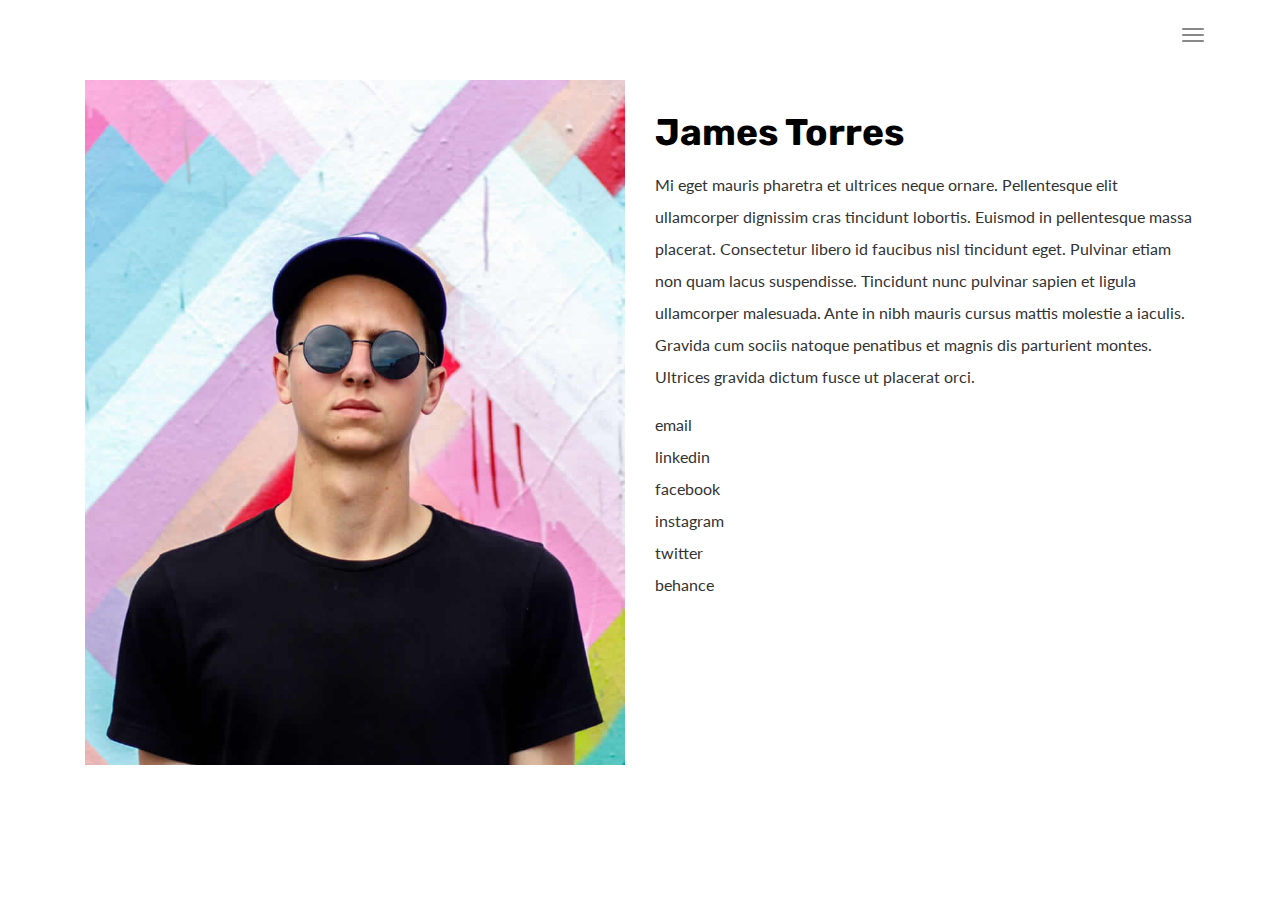
==== about.html @ 3bcc0e40 "first draft" ====
<!DOCTYPE html>
<html lang="en">

<head>
  <meta charset="UTF-8">
  <meta content="IE=edge" http-equiv="X-UA-Compatible">
  <meta content="width=device-width,initial-scale=1" name="viewport">
  <meta content="description" name="description">
  <meta name="google" content="notranslate" />
  <meta content="Mashup templates have been developped by Orson.io team" name="author">

  <!-- Disable tap highlight on IE -->
  <meta name="msapplication-tap-highlight" content="no">
  
  <link rel="apple-touch-icon" sizes="180x180" href="./assets/apple-icon-180x180.png">
  <link href="./assets/favicon.ico" rel="icon">
  
  <title>Title page</title>  

<link href="./main.3da94fde.css" rel="stylesheet"></head>

<body>

<!-- Add your content of header -->

<header>
  <nav class="navbar navbar-fixed-top navbar-default">
    <div class="container">
        <button type="button" class="navbar-toggle">
          <span class="sr-only">Toggle navigation</span>
          <span class="icon-bar"></span>
          <span class="icon-bar"></span>
          <span class="icon-bar"></span>
        </button>
        
      <nav class="navbar-fullscreen" id="navbar-middle">
        <button type="button" class="close" aria-label="Close"><span aria-hidden="true">&times;</span></button>
        <ul class="navbar-fullscreen-links">
          <li><a href="./index.html" title="">Home</a></li>
          <li><a href="./project.html" title="">Project</a></li>
          <li><a href="./about.html" title="">About me</a></li>
          <li><a href="./components.html" title="">Components</a></li>
        </ul>

        <div class="footer-container">
           
          <p><small>© Untitled | Website created with <a href="http://www.mashup-template.com/" title="Create website with free html template">Mashup Template</a>/<a href="https://www.unsplash.com/" title="Beautiful Free Images">Unsplash</a></small></p>
          <p class="footer-share-icons">
              <a href="https://www.twitter.com" class="fa-icon" title="">
                  <i class="fa fa-twitter" aria-hidden="true"></i>
              </a>
              <a href="https://www.linkedin.com" class="fa-icon" title="">
                  <i class="fa fa-instagram" aria-hidden="true"></i>
              </a>
              <a href="https://www.behance.com" class="fa-icon" title="">
                  <i class="fa fa-behance" aria-hidden="true"></i>
              </a>
              <a href="https://www.vimeo.com" class="fa-icon" title="">
                  <i class="fa fa-vimeo" aria-hidden="true"></i>
              </a>
          </p>
                       
        </div>


      </nav> 
    
    </div>
  </nav>
</header>
<div class="section-container content-container">
    <div class="container">
        <div class="row">
            <div class="col-xs-12">
                <div class="col-md-6">
                    <img src="./assets/images/img-profil.jpg" class="img-responsive" alt=""> 
                </div>
                <div class="col-md-6">
                    <h1 class="h2">James Torres</h1>
                    <p>Mi eget mauris pharetra et ultrices neque ornare. Pellentesque elit ullamcorper dignissim cras tincidunt
                        lobortis. Euismod in pellentesque massa placerat. Consectetur libero id faucibus nisl tincidunt eget.
                        Pulvinar etiam non quam lacus suspendisse. Tincidunt nunc pulvinar sapien et ligula ullamcorper malesuada.
                        Ante in nibh mauris cursus mattis molestie a iaculis. Gravida cum sociis natoque penatibus et magnis
                        dis parturient montes. Ultrices gravida dictum fusce ut placerat orci.</p>

                    <ul class="list-unstyled">
                        <li>
                            <a href="mailto:myemail@myemail.com" title="" class="link-like-text">email</a>
                        </li>
                        <li>
                            <a href="https://www.linkedin.com/" title="" class="link-like-text">linkedin</a>
                        </li>
                        <li>
                            <a href="https://www.facebook.com/" title="" class="link-like-text">facebook</a>
                        </li>
                        <li>
                            <a href="https://www.instagram.com/" title="" class="link-like-text">instagram</a>
                        </li>
                        <li>
                            <a href="https://twitter.com/" title="" class="link-like-text">twitter</a>
                        </li>
                        <li>
                            <a href="https://www.behance.net" title="" class="link-like-text">behance</a>
                        </li>
                    </ul>
                </div>
            </div>
        </div>
    </div>
</div>




<script>
    document.addEventListener("DOMContentLoaded", function (event) {
      navbarToggleSidebar();
      closeMenuBeforeGoingToPage();
      navActivePage();
    });
</script>
 <script type="text/javascript" src="./main.4c6e144e.js"></script></body>

</html>
---- main.3da94fde.css ----
@import url(https://fonts.googleapis.com/css?family=Lato:300,700|Rubik:400,700);@import url(https://maxcdn.bootstrapcdn.com/font-awesome/4.7.0/css/font-awesome.min.css);/*!
 * Bootstrap v3.3.7 (http://getbootstrap.com)
 * Copyright 2011-2016 Twitter, Inc.
 * Licensed under MIT (https://github.com/twbs/bootstrap/blob/master/LICENSE)
 */
/*! normalize.css v3.0.3 | MIT License | github.com/necolas/normalize.css */html{font-family:sans-serif;-ms-text-size-adjust:100%;-webkit-text-size-adjust:100%}body{margin:0}article,aside,details,figcaption,figure,footer,header,hgroup,main,menu,nav,section,summary{display:block}audio,canvas,progress,video{display:inline-block;vertical-align:baseline}audio:not([controls]){display:none;height:0}[hidden],template{display:none}a{background-color:transparent}a:active,a:hover{outline:0}abbr[title]{border-bottom:1px dotted}b,strong{font-weight:700}dfn{font-style:italic}h1{font-size:2em;margin:.67em 0}mark{background:#ff0;color:#000}small{font-size:80%}sub,sup{font-size:75%;line-height:0;position:relative;vertical-align:baseline}sup{top:-.5em}sub{bottom:-.25em}img{border:0}svg:not(:root){overflow:hidden}figure{margin:1em 40px}hr{box-sizing:content-box;height:0}pre{overflow:auto}code,kbd,pre,samp{font-family:monospace,monospace;font-size:1em}button,input,optgroup,select,textarea{color:inherit;font:inherit;margin:0}button{overflow:visible}button,select{text-transform:none}button,html input[type=button],input[type=reset],input[type=submit]{-webkit-appearance:button;cursor:pointer}button[disabled],html input[disabled]{cursor:default}button::-moz-focus-inner,input::-moz-focus-inner{border:0;padding:0}input{line-height:normal}input[type=checkbox],input[type=radio]{box-sizing:border-box;padding:0}input[type=number]::-webkit-inner-spin-button,input[type=number]::-webkit-outer-spin-button{height:auto}input[type=search]{-webkit-appearance:textfield;box-sizing:content-box}input[type=search]::-webkit-search-cancel-button,input[type=search]::-webkit-search-decoration{-webkit-appearance:none}fieldset{border:1px solid silver;margin:0 2px;padding:.35em .625em .75em}textarea{overflow:auto}optgroup{font-weight:700}table{border-collapse:collapse;border-spacing:0}td,th{padding:0}

/*! Source: https://github.com/h5bp/html5-boilerplate/blob/master/src/css/main.css */@media print{*,:after,:before{background:transparent!important;color:#000!important;box-shadow:none!important;text-shadow:none!important}a,a:visited{text-decoration:underline}a[href]:after{content:" (" attr(href) ")"}abbr[title]:after{content:" (" attr(title) ")"}a[href^="#"]:after,a[href^="javascript:"]:after{content:""}blockquote,pre{border:1px solid #999;page-break-inside:avoid}thead{display:table-header-group}img,tr{page-break-inside:avoid}img{max-width:100%!important}h2,h3,p{orphans:3;widows:3}h2,h3{page-break-after:avoid}.navbar{display:none}.btn>.caret,.dropup>.btn>.caret{border-top-color:#000!important}.label{border:1px solid #000}.table{border-collapse:collapse!important}.table td,.table th{background-color:#fff!important}.table-bordered td,.table-bordered th{border:1px solid #ddd!important}}*,:after,:before{-webkit-box-sizing:border-box;-moz-box-sizing:border-box;box-sizing:border-box}html{font-size:10px;-webkit-tap-highlight-color:transparent}body{font-family:Lato,Helvetica,Arial,sans-serif;font-size:16px;line-height:2;color:#333;background-color:#fff}button,input,select,textarea{font-family:inherit;font-size:inherit;line-height:inherit}a{color:#333;text-decoration:none}a:focus,a:hover{color:#0d0d0d;text-decoration:underline}a:focus{outline:5px auto -webkit-focus-ring-color;outline-offset:-2px}figure{margin:0}img{vertical-align:middle}.img-responsive{display:block;max-width:100%;height:auto}.img-rounded{border-radius:0}.img-thumbnail{padding:4px;line-height:2;background-color:#fff;border:1px solid #ddd;border-radius:0;-webkit-transition:all .2s ease-in-out;-o-transition:all .2s ease-in-out;transition:all .2s ease-in-out;display:inline-block;max-width:100%;height:auto}.img-circle{border-radius:50%}hr{margin-top:32px;margin-bottom:32px;border:0;border-top:1px solid #eee}.sr-only{position:absolute;width:1px;height:1px;margin:-1px;padding:0;overflow:hidden;clip:rect(0,0,0,0);border:0}.sr-only-focusable:active,.sr-only-focusable:focus{position:static;width:auto;height:auto;margin:0;overflow:visible;clip:auto}[role=button]{cursor:pointer}.h1,.h2,.h3,.h4,.h5,.h6,h1,h2,h3,h4,h5,h6{font-family:Rubik,Helvetica,Arial,sans-serif;font-weight:700;line-height:1.1;color:#000}.h1 .small,.h1 small,.h2 .small,.h2 small,.h3 .small,.h3 small,.h4 .small,.h4 small,.h5 .small,.h5 small,.h6 .small,.h6 small,h1 .small,h1 small,h2 .small,h2 small,h3 .small,h3 small,h4 .small,h4 small,h5 .small,h5 small,h6 .small,h6 small{font-weight:400;line-height:1;color:#777}.h1,.h2,.h3,h1,h2,h3{margin-top:32px;margin-bottom:16px}.h1 .small,.h1 small,.h2 .small,.h2 small,.h3 .small,.h3 small,h1 .small,h1 small,h2 .small,h2 small,h3 .small,h3 small{font-size:65%}.h4,.h5,.h6,h4,h5,h6{margin-top:16px;margin-bottom:16px}.h4 .small,.h4 small,.h5 .small,.h5 small,.h6 .small,.h6 small,h4 .small,h4 small,h5 .small,h5 small,h6 .small,h6 small{font-size:75%}.h1,h1{font-size:50px}.h2,h2{font-size:37px}.h3,h3{font-size:29px}.h4,h4{font-size:22px}.h5,h5{font-size:16px}.h6,h6{font-size:14px}p{margin:0 0 16px}.lead{margin-bottom:32px;font-size:18px;font-weight:300;line-height:1.4}@media (min-width:768px){.lead{font-size:24px}}.small,small{font-size:87%}.mark,mark{background-color:#fcf8e3;padding:.2em}.text-left{text-align:left}.text-right{text-align:right}.text-center{text-align:center}.text-justify{text-align:justify}.text-nowrap{white-space:nowrap}.text-lowercase{text-transform:lowercase}.initialism,.text-uppercase{text-transform:uppercase}.text-capitalize{text-transform:capitalize}.text-muted{color:#777}.text-primary{color:#333}a.text-primary:focus,a.text-primary:hover{color:#1a1a1a}.text-success{color:#fff}a.text-success:focus,a.text-success:hover{color:#e6e6e6}.text-info{color:#31708f}a.text-info:focus,a.text-info:hover{color:#245269}.text-warning{color:#8a6d3b}a.text-warning:focus,a.text-warning:hover{color:#66512c}.text-danger{color:#fff}a.text-danger:focus,a.text-danger:hover{color:#e6e6e6}.bg-primary{color:#fff;background-color:#333}a.bg-primary:focus,a.bg-primary:hover{background-color:#1a1a1a}.bg-success{background-color:#684ad7}a.bg-success:focus,a.bg-success:hover{background-color:#4b2bc3}.bg-info{background-color:#d9edf7}a.bg-info:focus,a.bg-info:hover{background-color:#afd9ee}.bg-warning{background-color:#fcf8e3}a.bg-warning:focus,a.bg-warning:hover{background-color:#f7ecb5}.bg-danger{background-color:#d9534f}a.bg-danger:focus,a.bg-danger:hover{background-color:#c9302c}.page-header{padding-bottom:15px;margin:64px 0 32px;border-bottom:1px solid #eee}ol,ul{margin-top:0;margin-bottom:16px}ol ol,ol ul,ul ol,ul ul{margin-bottom:0}.list-inline,.list-unstyled{padding-left:0;list-style:none}.list-inline{margin-left:-5px}.list-inline>li{display:inline-block;padding-left:5px;padding-right:5px}dl{margin-top:0;margin-bottom:32px}dd,dt{line-height:2}dt{font-weight:700}dd{margin-left:0}.dl-horizontal dd:after,.dl-horizontal dd:before{content:" ";display:table}.dl-horizontal dd:after{clear:both}@media (min-width:768px){.dl-horizontal dt{float:left;width:160px;clear:left;text-align:right;overflow:hidden;text-overflow:ellipsis;white-space:nowrap}.dl-horizontal dd{margin-left:180px}}abbr[data-original-title],abbr[title]{cursor:help;border-bottom:1px dotted #777}.initialism{font-size:90%}blockquote{padding:16px 32px;margin:0 0 32px;font-size:20px;border-left:5px solid #eee}blockquote ol:last-child,blockquote p:last-child,blockquote ul:last-child{margin-bottom:0}blockquote .small,blockquote footer,blockquote small{display:block;font-size:80%;line-height:2;color:#777}blockquote .small:before,blockquote footer:before,blockquote small:before{content:"\2014   \A0"}.blockquote-reverse,blockquote.pull-right{padding-right:15px;padding-left:0;border-right:5px solid #eee;border-left:0;text-align:right}.blockquote-reverse .small:before,.blockquote-reverse footer:before,.blockquote-reverse small:before,blockquote.pull-right .small:before,blockquote.pull-right footer:before,blockquote.pull-right small:before{content:""}.blockquote-reverse .small:after,.blockquote-reverse footer:after,.blockquote-reverse small:after,blockquote.pull-right .small:after,blockquote.pull-right footer:after,blockquote.pull-right small:after{content:"\A0   \2014"}address{margin-bottom:32px;font-style:normal;line-height:2}code,kbd,pre,samp{font-family:Menlo,Monaco,Consolas,Courier New,monospace}code{color:#c7254e;background-color:#f9f2f4}code,kbd{padding:2px 4px;font-size:90%;border-radius:0}kbd{color:#fff;background-color:#333;box-shadow:inset 0 -1px 0 rgba(0,0,0,.25)}kbd kbd{padding:0;font-size:100%;font-weight:700;box-shadow:none}pre{display:block;padding:15.5px;margin:0 0 16px;font-size:15px;line-height:2;word-break:break-all;word-wrap:break-word;color:#333;background-color:#f5f5f5;border:1px solid #ccc;border-radius:0}pre code{padding:0;font-size:inherit;color:inherit;white-space:pre-wrap;background-color:transparent;border-radius:0}.pre-scrollable{max-height:340px;overflow-y:scroll}.container{margin-right:auto;margin-left:auto;padding-left:15px;padding-right:15px}.container:after,.container:before{content:" ";display:table}.container:after{clear:both}@media (min-width:768px){.container{width:750px}}@media (min-width:992px){.container{width:970px}}@media (min-width:1200px){.container{width:1170px}}.container-fluid{margin-right:auto;margin-left:auto;padding-left:15px;padding-right:15px}.container-fluid:after,.container-fluid:before{content:" ";display:table}.container-fluid:after{clear:both}.row{margin-left:-15px;margin-right:-15px}.row:after,.row:before{content:" ";display:table}.row:after{clear:both}.col-lg-1,.col-lg-2,.col-lg-3,.col-lg-4,.col-lg-5,.col-lg-6,.col-lg-7,.col-lg-8,.col-lg-9,.col-lg-10,.col-lg-11,.col-lg-12,.col-md-1,.col-md-2,.col-md-3,.col-md-4,.col-md-5,.col-md-6,.col-md-7,.col-md-8,.col-md-9,.col-md-10,.col-md-11,.col-md-12,.col-sm-1,.col-sm-2,.col-sm-3,.col-sm-4,.col-sm-5,.col-sm-6,.col-sm-7,.col-sm-8,.col-sm-9,.col-sm-10,.col-sm-11,.col-sm-12,.col-xs-1,.col-xs-2,.col-xs-3,.col-xs-4,.col-xs-5,.col-xs-6,.col-xs-7,.col-xs-8,.col-xs-9,.col-xs-10,.col-xs-11,.col-xs-12{position:relative;min-height:1px;padding-left:15px;padding-right:15px}.col-xs-1,.col-xs-2,.col-xs-3,.col-xs-4,.col-xs-5,.col-xs-6,.col-xs-7,.col-xs-8,.col-xs-9,.col-xs-10,.col-xs-11,.col-xs-12{float:left}.col-xs-1{width:8.33333%}.col-xs-2{width:16.66667%}.col-xs-3{width:25%}.col-xs-4{width:33.33333%}.col-xs-5{width:41.66667%}.col-xs-6{width:50%}.col-xs-7{width:58.33333%}.col-xs-8{width:66.66667%}.col-xs-9{width:75%}.col-xs-10{width:83.33333%}.col-xs-11{width:91.66667%}.col-xs-12{width:100%}.col-xs-pull-0{right:auto}.col-xs-pull-1{right:8.33333%}.col-xs-pull-2{right:16.66667%}.col-xs-pull-3{right:25%}.col-xs-pull-4{right:33.33333%}.col-xs-pull-5{right:41.66667%}.col-xs-pull-6{right:50%}.col-xs-pull-7{right:58.33333%}.col-xs-pull-8{right:66.66667%}.col-xs-pull-9{right:75%}.col-xs-pull-10{right:83.33333%}.col-xs-pull-11{right:91.66667%}.col-xs-pull-12{right:100%}.col-xs-push-0{left:auto}.col-xs-push-1{left:8.33333%}.col-xs-push-2{left:16.66667%}.col-xs-push-3{left:25%}.col-xs-push-4{left:33.33333%}.col-xs-push-5{left:41.66667%}.col-xs-push-6{left:50%}.col-xs-push-7{left:58.33333%}.col-xs-push-8{left:66.66667%}.col-xs-push-9{left:75%}.col-xs-push-10{left:83.33333%}.col-xs-push-11{left:91.66667%}.col-xs-push-12{left:100%}.col-xs-offset-0{margin-left:0}.col-xs-offset-1{margin-left:8.33333%}.col-xs-offset-2{margin-left:16.66667%}.col-xs-offset-3{margin-left:25%}.col-xs-offset-4{margin-left:33.33333%}.col-xs-offset-5{margin-left:41.66667%}.col-xs-offset-6{margin-left:50%}.col-xs-offset-7{margin-left:58.33333%}.col-xs-offset-8{margin-left:66.66667%}.col-xs-offset-9{margin-left:75%}.col-xs-offset-10{margin-left:83.33333%}.col-xs-offset-11{margin-left:91.66667%}.col-xs-offset-12{margin-left:100%}@media (min-width:768px){.col-sm-1,.col-sm-2,.col-sm-3,.col-sm-4,.col-sm-5,.col-sm-6,.col-sm-7,.col-sm-8,.col-sm-9,.col-sm-10,.col-sm-11,.col-sm-12{float:left}.col-sm-1{width:8.33333%}.col-sm-2{width:16.66667%}.col-sm-3{width:25%}.col-sm-4{width:33.33333%}.col-sm-5{width:41.66667%}.col-sm-6{width:50%}.col-sm-7{width:58.33333%}.col-sm-8{width:66.66667%}.col-sm-9{width:75%}.col-sm-10{width:83.33333%}.col-sm-11{width:91.66667%}.col-sm-12{width:100%}.col-sm-pull-0{right:auto}.col-sm-pull-1{right:8.33333%}.col-sm-pull-2{right:16.66667%}.col-sm-pull-3{right:25%}.col-sm-pull-4{right:33.33333%}.col-sm-pull-5{right:41.66667%}.col-sm-pull-6{right:50%}.col-sm-pull-7{right:58.33333%}.col-sm-pull-8{right:66.66667%}.col-sm-pull-9{right:75%}.col-sm-pull-10{right:83.33333%}.col-sm-pull-11{right:91.66667%}.col-sm-pull-12{right:100%}.col-sm-push-0{left:auto}.col-sm-push-1{left:8.33333%}.col-sm-push-2{left:16.66667%}.col-sm-push-3{left:25%}.col-sm-push-4{left:33.33333%}.col-sm-push-5{left:41.66667%}.col-sm-push-6{left:50%}.col-sm-push-7{left:58.33333%}.col-sm-push-8{left:66.66667%}.col-sm-push-9{left:75%}.col-sm-push-10{left:83.33333%}.col-sm-push-11{left:91.66667%}.col-sm-push-12{left:100%}.col-sm-offset-0{margin-left:0}.col-sm-offset-1{margin-left:8.33333%}.col-sm-offset-2{margin-left:16.66667%}.col-sm-offset-3{margin-left:25%}.col-sm-offset-4{margin-left:33.33333%}.col-sm-offset-5{margin-left:41.66667%}.col-sm-offset-6{margin-left:50%}.col-sm-offset-7{margin-left:58.33333%}.col-sm-offset-8{margin-left:66.66667%}.col-sm-offset-9{margin-left:75%}.col-sm-offset-10{margin-left:83.33333%}.col-sm-offset-11{margin-left:91.66667%}.col-sm-offset-12{margin-left:100%}}@media (min-width:992px){.col-md-1,.col-md-2,.col-md-3,.col-md-4,.col-md-5,.col-md-6,.col-md-7,.col-md-8,.col-md-9,.col-md-10,.col-md-11,.col-md-12{float:left}.col-md-1{width:8.33333%}.col-md-2{width:16.66667%}.col-md-3{width:25%}.col-md-4{width:33.33333%}.col-md-5{width:41.66667%}.col-md-6{width:50%}.col-md-7{width:58.33333%}.col-md-8{width:66.66667%}.col-md-9{width:75%}.col-md-10{width:83.33333%}.col-md-11{width:91.66667%}.col-md-12{width:100%}.col-md-pull-0{right:auto}.col-md-pull-1{right:8.33333%}.col-md-pull-2{right:16.66667%}.col-md-pull-3{right:25%}.col-md-pull-4{right:33.33333%}.col-md-pull-5{right:41.66667%}.col-md-pull-6{right:50%}.col-md-pull-7{right:58.33333%}.col-md-pull-8{right:66.66667%}.col-md-pull-9{right:75%}.col-md-pull-10{right:83.33333%}.col-md-pull-11{right:91.66667%}.col-md-pull-12{right:100%}.col-md-push-0{left:auto}.col-md-push-1{left:8.33333%}.col-md-push-2{left:16.66667%}.col-md-push-3{left:25%}.col-md-push-4{left:33.33333%}.col-md-push-5{left:41.66667%}.col-md-push-6{left:50%}.col-md-push-7{left:58.33333%}.col-md-push-8{left:66.66667%}.col-md-push-9{left:75%}.col-md-push-10{left:83.33333%}.col-md-push-11{left:91.66667%}.col-md-push-12{left:100%}.col-md-offset-0{margin-left:0}.col-md-offset-1{margin-left:8.33333%}.col-md-offset-2{margin-left:16.66667%}.col-md-offset-3{margin-left:25%}.col-md-offset-4{margin-left:33.33333%}.col-md-offset-5{margin-left:41.66667%}.col-md-offset-6{margin-left:50%}.col-md-offset-7{margin-left:58.33333%}.col-md-offset-8{margin-left:66.66667%}.col-md-offset-9{margin-left:75%}.col-md-offset-10{margin-left:83.33333%}.col-md-offset-11{margin-left:91.66667%}.col-md-offset-12{margin-left:100%}}@media (min-width:1200px){.col-lg-1,.col-lg-2,.col-lg-3,.col-lg-4,.col-lg-5,.col-lg-6,.col-lg-7,.col-lg-8,.col-lg-9,.col-lg-10,.col-lg-11,.col-lg-12{float:left}.col-lg-1{width:8.33333%}.col-lg-2{width:16.66667%}.col-lg-3{width:25%}.col-lg-4{width:33.33333%}.col-lg-5{width:41.66667%}.col-lg-6{width:50%}.col-lg-7{width:58.33333%}.col-lg-8{width:66.66667%}.col-lg-9{width:75%}.col-lg-10{width:83.33333%}.col-lg-11{width:91.66667%}.col-lg-12{width:100%}.col-lg-pull-0{right:auto}.col-lg-pull-1{right:8.33333%}.col-lg-pull-2{right:16.66667%}.col-lg-pull-3{right:25%}.col-lg-pull-4{right:33.33333%}.col-lg-pull-5{right:41.66667%}.col-lg-pull-6{right:50%}.col-lg-pull-7{right:58.33333%}.col-lg-pull-8{right:66.66667%}.col-lg-pull-9{right:75%}.col-lg-pull-10{right:83.33333%}.col-lg-pull-11{right:91.66667%}.col-lg-pull-12{right:100%}.col-lg-push-0{left:auto}.col-lg-push-1{left:8.33333%}.col-lg-push-2{left:16.66667%}.col-lg-push-3{left:25%}.col-lg-push-4{left:33.33333%}.col-lg-push-5{left:41.66667%}.col-lg-push-6{left:50%}.col-lg-push-7{left:58.33333%}.col-lg-push-8{left:66.66667%}.col-lg-push-9{left:75%}.col-lg-push-10{left:83.33333%}.col-lg-push-11{left:91.66667%}.col-lg-push-12{left:100%}.col-lg-offset-0{margin-left:0}.col-lg-offset-1{margin-left:8.33333%}.col-lg-offset-2{margin-left:16.66667%}.col-lg-offset-3{margin-left:25%}.col-lg-offset-4{margin-left:33.33333%}.col-lg-offset-5{margin-left:41.66667%}.col-lg-offset-6{margin-left:50%}.col-lg-offset-7{margin-left:58.33333%}.col-lg-offset-8{margin-left:66.66667%}.col-lg-offset-9{margin-left:75%}.col-lg-offset-10{margin-left:83.33333%}.col-lg-offset-11{margin-left:91.66667%}.col-lg-offset-12{margin-left:100%}}table{background-color:transparent}caption{padding-top:8px;padding-bottom:8px;color:#777}caption,th{text-align:left}.table{width:100%;max-width:100%;margin-bottom:32px}.table>tbody>tr>td,.table>tbody>tr>th,.table>tfoot>tr>td,.table>tfoot>tr>th,.table>thead>tr>td,.table>thead>tr>th{padding:8px;line-height:2;vertical-align:top;border-top:1px solid #ddd}.table>thead>tr>th{vertical-align:bottom;border-bottom:2px solid #ddd}.table>caption+thead>tr:first-child>td,.table>caption+thead>tr:first-child>th,.table>colgroup+thead>tr:first-child>td,.table>colgroup+thead>tr:first-child>th,.table>thead:first-child>tr:first-child>td,.table>thead:first-child>tr:first-child>th{border-top:0}.table>tbody+tbody{border-top:2px solid #ddd}.table .table{background-color:#fff}.table-condensed>tbody>tr>td,.table-condensed>tbody>tr>th,.table-condensed>tfoot>tr>td,.table-condensed>tfoot>tr>th,.table-condensed>thead>tr>td,.table-condensed>thead>tr>th{padding:5px}.table-bordered,.table-bordered>tbody>tr>td,.table-bordered>tbody>tr>th,.table-bordered>tfoot>tr>td,.table-bordered>tfoot>tr>th,.table-bordered>thead>tr>td,.table-bordered>thead>tr>th{border:1px solid #ddd}.table-bordered>thead>tr>td,.table-bordered>thead>tr>th{border-bottom-width:2px}.table-striped>tbody>tr:nth-of-type(odd){background-color:#f9f9f9}.table-hover>tbody>tr:hover{background-color:#f5f5f5}table col[class*=col-]{position:static;float:none;display:table-column}table td[class*=col-],table th[class*=col-]{position:static;float:none;display:table-cell}.table>tbody>tr.active>td,.table>tbody>tr.active>th,.table>tbody>tr>td.active,.table>tbody>tr>th.active,.table>tfoot>tr.active>td,.table>tfoot>tr.active>th,.table>tfoot>tr>td.active,.table>tfoot>tr>th.active,.table>thead>tr.active>td,.table>thead>tr.active>th,.table>thead>tr>td.active,.table>thead>tr>th.active{background-color:#f5f5f5}.table-hover>tbody>tr.active:hover>td,.table-hover>tbody>tr.active:hover>th,.table-hover>tbody>tr:hover>.active,.table-hover>tbody>tr>td.active:hover,.table-hover>tbody>tr>th.active:hover{background-color:#e8e8e8}.table>tbody>tr.success>td,.table>tbody>tr.success>th,.table>tbody>tr>td.success,.table>tbody>tr>th.success,.table>tfoot>tr.success>td,.table>tfoot>tr.success>th,.table>tfoot>tr>td.success,.table>tfoot>tr>th.success,.table>thead>tr.success>td,.table>thead>tr.success>th,.table>thead>tr>td.success,.table>thead>tr>th.success{background-color:#684ad7}.table-hover>tbody>tr.success:hover>td,.table-hover>tbody>tr.success:hover>th,.table-hover>tbody>tr:hover>.success,.table-hover>tbody>tr>td.success:hover,.table-hover>tbody>tr>th.success:hover{background-color:#5735d2}.table>tbody>tr.info>td,.table>tbody>tr.info>th,.table>tbody>tr>td.info,.table>tbody>tr>th.info,.table>tfoot>tr.info>td,.table>tfoot>tr.info>th,.table>tfoot>tr>td.info,.table>tfoot>tr>th.info,.table>thead>tr.info>td,.table>thead>tr.info>th,.table>thead>tr>td.info,.table>thead>tr>th.info{background-color:#d9edf7}.table-hover>tbody>tr.info:hover>td,.table-hover>tbody>tr.info:hover>th,.table-hover>tbody>tr:hover>.info,.table-hover>tbody>tr>td.info:hover,.table-hover>tbody>tr>th.info:hover{background-color:#c4e3f3}.table>tbody>tr.warning>td,.table>tbody>tr.warning>th,.table>tbody>tr>td.warning,.table>tbody>tr>th.warning,.table>tfoot>tr.warning>td,.table>tfoot>tr.warning>th,.table>tfoot>tr>td.warning,.table>tfoot>tr>th.warning,.table>thead>tr.warning>td,.table>thead>tr.warning>th,.table>thead>tr>td.warning,.table>thead>tr>th.warning{background-color:#fcf8e3}.table-hover>tbody>tr.warning:hover>td,.table-hover>tbody>tr.warning:hover>th,.table-hover>tbody>tr:hover>.warning,.table-hover>tbody>tr>td.warning:hover,.table-hover>tbody>tr>th.warning:hover{background-color:#faf2cc}.table>tbody>tr.danger>td,.table>tbody>tr.danger>th,.table>tbody>tr>td.danger,.table>tbody>tr>th.danger,.table>tfoot>tr.danger>td,.table>tfoot>tr.danger>th,.table>tfoot>tr>td.danger,.table>tfoot>tr>th.danger,.table>thead>tr.danger>td,.table>thead>tr.danger>th,.table>thead>tr>td.danger,.table>thead>tr>th.danger{background-color:#d9534f}.table-hover>tbody>tr.danger:hover>td,.table-hover>tbody>tr.danger:hover>th,.table-hover>tbody>tr:hover>.danger,.table-hover>tbody>tr>td.danger:hover,.table-hover>tbody>tr>th.danger:hover{background-color:#d43f3a}.table-responsive{overflow-x:auto;min-height:.01%}@media screen and (max-width:767px){.table-responsive{width:100%;margin-bottom:24px;overflow-y:hidden;-ms-overflow-style:-ms-autohiding-scrollbar;border:1px solid #ddd}.table-responsive>.table{margin-bottom:0}.table-responsive>.table>tbody>tr>td,.table-responsive>.table>tbody>tr>th,.table-responsive>.table>tfoot>tr>td,.table-responsive>.table>tfoot>tr>th,.table-responsive>.table>thead>tr>td,.table-responsive>.table>thead>tr>th{white-space:nowrap}.table-responsive>.table-bordered{border:0}.table-responsive>.table-bordered>tbody>tr>td:first-child,.table-responsive>.table-bordered>tbody>tr>th:first-child,.table-responsive>.table-bordered>tfoot>tr>td:first-child,.table-responsive>.table-bordered>tfoot>tr>th:first-child,.table-responsive>.table-bordered>thead>tr>td:first-child,.table-responsive>.table-bordered>thead>tr>th:first-child{border-left:0}.table-responsive>.table-bordered>tbody>tr>td:last-child,.table-responsive>.table-bordered>tbody>tr>th:last-child,.table-responsive>.table-bordered>tfoot>tr>td:last-child,.table-responsive>.table-bordered>tfoot>tr>th:last-child,.table-responsive>.table-bordered>thead>tr>td:last-child,.table-responsive>.table-bordered>thead>tr>th:last-child{border-right:0}.table-responsive>.table-bordered>tbody>tr:last-child>td,.table-responsive>.table-bordered>tbody>tr:last-child>th,.table-responsive>.table-bordered>tfoot>tr:last-child>td,.table-responsive>.table-bordered>tfoot>tr:last-child>th{border-bottom:0}}fieldset{margin:0;min-width:0}fieldset,legend{padding:0;border:0}legend{display:block;width:100%;margin-bottom:32px;font-size:24px;line-height:inherit;color:#333;border-bottom:1px solid #e5e5e5}label{display:inline-block;max-width:100%;margin-bottom:5px;font-weight:700}input[type=search]{-webkit-box-sizing:border-box;-moz-box-sizing:border-box;box-sizing:border-box}input[type=checkbox],input[type=radio]{margin:4px 0 0;margin-top:1px\9;line-height:normal}input[type=file]{display:block}input[type=range]{display:block;width:100%}select[multiple],select[size]{height:auto}input[type=checkbox]:focus,input[type=file]:focus,input[type=radio]:focus{outline:5px auto -webkit-focus-ring-color;outline-offset:-2px}output{padding-top:7px}.form-control,output{display:block;font-size:16px;line-height:2;color:#555}.form-control{width:100%;height:46px;padding:6px 12px;background-color:#fff;background-image:none;border:1px solid #000;border-radius:0;-webkit-box-shadow:inset 0 1px 1px rgba(0,0,0,.075);box-shadow:inset 0 1px 1px rgba(0,0,0,.075);-webkit-transition:border-color .15s ease-in-out,box-shadow .15s ease-in-out;-o-transition:border-color ease-in-out .15s,box-shadow ease-in-out .15s;transition:border-color .15s ease-in-out,box-shadow .15s ease-in-out}.form-control:focus{border-color:#66afe9;outline:0;-webkit-box-shadow:inset 0 1px 1px rgba(0,0,0,.075),0 0 8px rgba(102,175,233,.6);box-shadow:inset 0 1px 1px rgba(0,0,0,.075),0 0 8px rgba(102,175,233,.6)}.form-control::-moz-placeholder{color:#999;opacity:1}.form-control:-ms-input-placeholder{color:#999}.form-control::-webkit-input-placeholder{color:#999}.form-control::-ms-expand{border:0;background-color:transparent}.form-control[disabled],.form-control[readonly],fieldset[disabled] .form-control{background-color:#eee;opacity:1}.form-control[disabled],fieldset[disabled] .form-control{cursor:not-allowed}textarea.form-control{height:auto}input[type=search]{-webkit-appearance:none}@media screen and (-webkit-min-device-pixel-ratio:0){input[type=date].form-control,input[type=datetime-local].form-control,input[type=month].form-control,input[type=time].form-control{line-height:46px}.input-group-sm>.input-group-btn>input[type=date].btn,.input-group-sm>.input-group-btn>input[type=datetime-local].btn,.input-group-sm>.input-group-btn>input[type=month].btn,.input-group-sm>.input-group-btn>input[type=time].btn,.input-group-sm>input[type=date].form-control,.input-group-sm>input[type=date].input-group-addon,.input-group-sm>input[type=datetime-local].form-control,.input-group-sm>input[type=datetime-local].input-group-addon,.input-group-sm>input[type=month].form-control,.input-group-sm>input[type=month].input-group-addon,.input-group-sm>input[type=time].form-control,.input-group-sm>input[type=time].input-group-addon,.input-group-sm input[type=date],.input-group-sm input[type=datetime-local],.input-group-sm input[type=month],.input-group-sm input[type=time],input[type=date].input-sm,input[type=datetime-local].input-sm,input[type=month].input-sm,input[type=time].input-sm{line-height:33px}.input-group-lg>.input-group-btn>input[type=date].btn,.input-group-lg>.input-group-btn>input[type=datetime-local].btn,.input-group-lg>.input-group-btn>input[type=month].btn,.input-group-lg>.input-group-btn>input[type=time].btn,.input-group-lg>input[type=date].form-control,.input-group-lg>input[type=date].input-group-addon,.input-group-lg>input[type=datetime-local].form-control,.input-group-lg>input[type=datetime-local].input-group-addon,.input-group-lg>input[type=month].form-control,.input-group-lg>input[type=month].input-group-addon,.input-group-lg>input[type=time].form-control,.input-group-lg>input[type=time].input-group-addon,.input-group-lg input[type=date],.input-group-lg input[type=datetime-local],.input-group-lg input[type=month],.input-group-lg input[type=time],input[type=date].input-lg,input[type=datetime-local].input-lg,input[type=month].input-lg,input[type=time].input-lg{line-height:49px}}.form-group{margin-bottom:15px}.checkbox,.radio{position:relative;display:block;margin-top:10px;margin-bottom:10px}.checkbox label,.radio label{min-height:32px;padding-left:20px;margin-bottom:0;font-weight:400;cursor:pointer}.checkbox-inline input[type=checkbox],.checkbox input[type=checkbox],.radio-inline input[type=radio],.radio input[type=radio]{position:absolute;margin-left:-20px;margin-top:4px\9}.checkbox+.checkbox,.radio+.radio{margin-top:-5px}.checkbox-inline,.radio-inline{position:relative;display:inline-block;padding-left:20px;margin-bottom:0;vertical-align:middle;font-weight:400;cursor:pointer}.checkbox-inline+.checkbox-inline,.radio-inline+.radio-inline{margin-top:0;margin-left:10px}.checkbox-inline.disabled,.checkbox.disabled label,.radio-inline.disabled,.radio.disabled label,fieldset[disabled] .checkbox-inline,fieldset[disabled] .checkbox label,fieldset[disabled] .radio-inline,fieldset[disabled] .radio label,fieldset[disabled] input[type=checkbox],fieldset[disabled] input[type=radio],input[type=checkbox].disabled,input[type=checkbox][disabled],input[type=radio].disabled,input[type=radio][disabled]{cursor:not-allowed}.form-control-static{padding-top:7px;padding-bottom:7px;margin-bottom:0;min-height:48px}.form-control-static.input-lg,.form-control-static.input-sm,.input-group-lg>.form-control-static.form-control,.input-group-lg>.form-control-static.input-group-addon,.input-group-lg>.input-group-btn>.form-control-static.btn,.input-group-sm>.form-control-static.form-control,.input-group-sm>.form-control-static.input-group-addon,.input-group-sm>.input-group-btn>.form-control-static.btn{padding-left:0;padding-right:0}.input-group-sm>.form-control,.input-group-sm>.input-group-addon,.input-group-sm>.input-group-btn>.btn,.input-sm{height:33px;padding:5px 10px;font-size:14px;line-height:1.5;border-radius:0}.input-group-sm>.input-group-btn>select.btn,.input-group-sm>select.form-control,.input-group-sm>select.input-group-addon,select.input-sm{height:33px;line-height:33px}.input-group-sm>.input-group-btn>select[multiple].btn,.input-group-sm>.input-group-btn>textarea.btn,.input-group-sm>select[multiple].form-control,.input-group-sm>select[multiple].input-group-addon,.input-group-sm>textarea.form-control,.input-group-sm>textarea.input-group-addon,select[multiple].input-sm,textarea.input-sm{height:auto}.form-group-sm .form-control{height:33px;padding:5px 10px;font-size:14px;line-height:1.5;border-radius:0}.form-group-sm select.form-control{height:33px;line-height:33px}.form-group-sm select[multiple].form-control,.form-group-sm textarea.form-control{height:auto}.form-group-sm .form-control-static{height:33px;min-height:46px;padding:6px 10px;font-size:14px;line-height:1.5}.input-group-lg>.form-control,.input-group-lg>.input-group-addon,.input-group-lg>.input-group-btn>.btn,.input-lg{height:49px;padding:10px 16px;font-size:20px;line-height:1.33333;border-radius:0}.input-group-lg>.input-group-btn>select.btn,.input-group-lg>select.form-control,.input-group-lg>select.input-group-addon,select.input-lg{height:49px;line-height:49px}.input-group-lg>.input-group-btn>select[multiple].btn,.input-group-lg>.input-group-btn>textarea.btn,.input-group-lg>select[multiple].form-control,.input-group-lg>select[multiple].input-group-addon,.input-group-lg>textarea.form-control,.input-group-lg>textarea.input-group-addon,select[multiple].input-lg,textarea.input-lg{height:auto}.form-group-lg .form-control{height:49px;padding:10px 16px;font-size:20px;line-height:1.33333;border-radius:0}.form-group-lg select.form-control{height:49px;line-height:49px}.form-group-lg select[multiple].form-control,.form-group-lg textarea.form-control{height:auto}.form-group-lg .form-control-static{height:49px;min-height:52px;padding:11px 16px;font-size:20px;line-height:1.33333}.has-feedback{position:relative}.has-feedback .form-control{padding-right:57.5px}.form-control-feedback{position:absolute;top:0;right:0;z-index:2;display:block;width:46px;height:46px;line-height:46px;text-align:center;pointer-events:none}.form-group-lg .form-control+.form-control-feedback,.input-group-lg+.form-control-feedback,.input-group-lg>.form-control+.form-control-feedback,.input-group-lg>.input-group-addon+.form-control-feedback,.input-group-lg>.input-group-btn>.btn+.form-control-feedback,.input-lg+.form-control-feedback{width:49px;height:49px;line-height:49px}.form-group-sm .form-control+.form-control-feedback,.input-group-sm+.form-control-feedback,.input-group-sm>.form-control+.form-control-feedback,.input-group-sm>.input-group-addon+.form-control-feedback,.input-group-sm>.input-group-btn>.btn+.form-control-feedback,.input-sm+.form-control-feedback{width:33px;height:33px;line-height:33px}.has-success .checkbox,.has-success .checkbox-inline,.has-success.checkbox-inline label,.has-success.checkbox label,.has-success .control-label,.has-success .help-block,.has-success .radio,.has-success .radio-inline,.has-success.radio-inline label,.has-success.radio label{color:#fff}.has-success .form-control{border-color:#fff;-webkit-box-shadow:inset 0 1px 1px rgba(0,0,0,.075);box-shadow:inset 0 1px 1px rgba(0,0,0,.075)}.has-success .form-control:focus{border-color:#e6e6e6;-webkit-box-shadow:inset 0 1px 1px rgba(0,0,0,.075),0 0 6px #fff;box-shadow:inset 0 1px 1px rgba(0,0,0,.075),0 0 6px #fff}.has-success .input-group-addon{color:#fff;border-color:#fff;background-color:#684ad7}.has-success .form-control-feedback{color:#fff}.has-warning .checkbox,.has-warning .checkbox-inline,.has-warning.checkbox-inline label,.has-warning.checkbox label,.has-warning .control-label,.has-warning .help-block,.has-warning .radio,.has-warning .radio-inline,.has-warning.radio-inline label,.has-warning.radio label{color:#8a6d3b}.has-warning .form-control{border-color:#8a6d3b;-webkit-box-shadow:inset 0 1px 1px rgba(0,0,0,.075);box-shadow:inset 0 1px 1px rgba(0,0,0,.075)}.has-warning .form-control:focus{border-color:#66512c;-webkit-box-shadow:inset 0 1px 1px rgba(0,0,0,.075),0 0 6px #c0a16b;box-shadow:inset 0 1px 1px rgba(0,0,0,.075),0 0 6px #c0a16b}.has-warning .input-group-addon{color:#8a6d3b;border-color:#8a6d3b;background-color:#fcf8e3}.has-warning .form-control-feedback{color:#8a6d3b}.has-error .checkbox,.has-error .checkbox-inline,.has-error.checkbox-inline label,.has-error.checkbox label,.has-error .control-label,.has-error .help-block,.has-error .radio,.has-error .radio-inline,.has-error.radio-inline label,.has-error.radio label{color:#fff}.has-error .form-control{border-color:#fff;-webkit-box-shadow:inset 0 1px 1px rgba(0,0,0,.075);box-shadow:inset 0 1px 1px rgba(0,0,0,.075)}.has-error .form-control:focus{border-color:#e6e6e6;-webkit-box-shadow:inset 0 1px 1px rgba(0,0,0,.075),0 0 6px #fff;box-shadow:inset 0 1px 1px rgba(0,0,0,.075),0 0 6px #fff}.has-error .input-group-addon{color:#fff;border-color:#fff;background-color:#d9534f}.has-error .form-control-feedback{color:#fff}.has-feedback label~.form-control-feedback{top:37px}.has-feedback label.sr-only~.form-control-feedback{top:0}.help-block{display:block;margin-top:5px;margin-bottom:10px;color:#737373}@media (min-width:768px){.form-inline .form-group{display:inline-block;margin-bottom:0;vertical-align:middle}.form-inline .form-control{display:inline-block;width:auto;vertical-align:middle}.form-inline .form-control-static{display:inline-block}.form-inline .input-group{display:inline-table;vertical-align:middle}.form-inline .input-group .form-control,.form-inline .input-group .input-group-addon,.form-inline .input-group .input-group-btn{width:auto}.form-inline .input-group>.form-control{width:100%}.form-inline .control-label{margin-bottom:0;vertical-align:middle}.form-inline .checkbox,.form-inline .radio{display:inline-block;margin-top:0;margin-bottom:0;vertical-align:middle}.form-inline .checkbox label,.form-inline .radio label{padding-left:0}.form-inline .checkbox input[type=checkbox],.form-inline .radio input[type=radio]{position:relative;margin-left:0}.form-inline .has-feedback .form-control-feedback{top:0}}.form-horizontal .checkbox,.form-horizontal .checkbox-inline,.form-horizontal .radio,.form-horizontal .radio-inline{margin-top:0;margin-bottom:0;padding-top:7px}.form-horizontal .checkbox,.form-horizontal .radio{min-height:39px}.form-horizontal .form-group{margin-left:-15px;margin-right:-15px}.form-horizontal .form-group:after,.form-horizontal .form-group:before{content:" ";display:table}.form-horizontal .form-group:after{clear:both}@media (min-width:768px){.form-horizontal .control-label{text-align:right;margin-bottom:0;padding-top:7px}}.form-horizontal .has-feedback .form-control-feedback{right:15px}@media (min-width:768px){.form-horizontal .form-group-lg .control-label{padding-top:11px;font-size:20px}}@media (min-width:768px){.form-horizontal .form-group-sm .control-label{padding-top:6px;font-size:14px}}.btn{display:inline-block;margin-bottom:0;font-weight:400;text-align:center;vertical-align:middle;touch-action:manipulation;cursor:pointer;background-image:none;border:1px solid transparent;white-space:nowrap;padding:6px 12px;font-size:16px;line-height:2;border-radius:0;-webkit-user-select:none;-moz-user-select:none;-ms-user-select:none;user-select:none}.btn.active.focus,.btn.active:focus,.btn.focus,.btn:active.focus,.btn:active:focus,.btn:focus{outline:5px auto -webkit-focus-ring-color;outline-offset:-2px}.btn.focus,.btn:focus,.btn:hover{color:#555;text-decoration:none}.btn.active,.btn:active{outline:0;background-image:none;-webkit-box-shadow:inset 0 3px 5px rgba(0,0,0,.125);box-shadow:inset 0 3px 5px rgba(0,0,0,.125)}.btn.disabled,.btn[disabled],fieldset[disabled] .btn{cursor:not-allowed;opacity:.65;filter:alpha(opacity=65);-webkit-box-shadow:none;box-shadow:none}a.btn.disabled,fieldset[disabled] a.btn{pointer-events:none}.btn-default{color:#555;background-color:transparent;border-color:#555}.btn-default.focus,.btn-default:focus{color:#555;background-color:transparent;border-color:#161616}.btn-default.active,.btn-default:active,.btn-default:hover,.open>.btn-default.dropdown-toggle{color:#555;background-color:transparent;border-color:#373737}.btn-default.active.focus,.btn-default.active:focus,.btn-default.active:hover,.btn-default:active.focus,.btn-default:active:focus,.btn-default:active:hover,.open>.btn-default.dropdown-toggle.focus,.open>.btn-default.dropdown-toggle:focus,.open>.btn-default.dropdown-toggle:hover{color:#555;background-color:transparent;border-color:#161616}.btn-default.active,.btn-default:active,.open>.btn-default.dropdown-toggle{background-image:none}.btn-default.disabled.focus,.btn-default.disabled:focus,.btn-default.disabled:hover,.btn-default[disabled].focus,.btn-default[disabled]:focus,.btn-default[disabled]:hover,fieldset[disabled] .btn-default.focus,fieldset[disabled] .btn-default:focus,fieldset[disabled] .btn-default:hover{background-color:transparent;border-color:#555}.btn-default .badge{color:transparent;background-color:#555}.btn-primary{color:#333;background-color:transparent;border-color:#333}.btn-primary.focus,.btn-primary:focus{color:#333;background-color:transparent;border-color:#000}.btn-primary.active,.btn-primary:active,.btn-primary:hover,.open>.btn-primary.dropdown-toggle{color:#333;background-color:transparent;border-color:#141414}.btn-primary.active.focus,.btn-primary.active:focus,.btn-primary.active:hover,.btn-primary:active.focus,.btn-primary:active:focus,.btn-primary:active:hover,.open>.btn-primary.dropdown-toggle.focus,.open>.btn-primary.dropdown-toggle:focus,.open>.btn-primary.dropdown-toggle:hover{color:#333;background-color:transparent;border-color:#000}.btn-primary.active,.btn-primary:active,.open>.btn-primary.dropdown-toggle{background-image:none}.btn-primary.disabled.focus,.btn-primary.disabled:focus,.btn-primary.disabled:hover,.btn-primary[disabled].focus,.btn-primary[disabled]:focus,.btn-primary[disabled]:hover,fieldset[disabled] .btn-primary.focus,fieldset[disabled] .btn-primary:focus,fieldset[disabled] .btn-primary:hover{background-color:transparent;border-color:#333}.btn-primary .badge{color:transparent;background-color:#333}.btn-success{color:#5cb85c;background-color:transparent;border-color:#5cb85c}.btn-success.focus,.btn-success:focus{color:#5cb85c;background-color:transparent;border-color:#2d672d}.btn-success.active,.btn-success:active,.btn-success:hover,.open>.btn-success.dropdown-toggle{color:#5cb85c;background-color:transparent;border-color:#419641}.btn-success.active.focus,.btn-success.active:focus,.btn-success.active:hover,.btn-success:active.focus,.btn-success:active:focus,.btn-success:active:hover,.open>.btn-success.dropdown-toggle.focus,.open>.btn-success.dropdown-toggle:focus,.open>.btn-success.dropdown-toggle:hover{color:#5cb85c;background-color:transparent;border-color:#2d672d}.btn-success.active,.btn-success:active,.open>.btn-success.dropdown-toggle{background-image:none}.btn-success.disabled.focus,.btn-success.disabled:focus,.btn-success.disabled:hover,.btn-success[disabled].focus,.btn-success[disabled]:focus,.btn-success[disabled]:hover,fieldset[disabled] .btn-success.focus,fieldset[disabled] .btn-success:focus,fieldset[disabled] .btn-success:hover{background-color:transparent;border-color:#5cb85c}.btn-success .badge{color:transparent;background-color:#5cb85c}.btn-info{border-color:#684ad7}.btn-info,.btn-info.focus,.btn-info:focus{color:#684ad7;background-color:transparent}.btn-info.focus,.btn-info:focus{border-color:#331d84}.btn-info.active,.btn-info:active,.btn-info:hover,.open>.btn-info.dropdown-toggle{color:#684ad7;background-color:transparent;border-color:#4829bb}.btn-info.active.focus,.btn-info.active:focus,.btn-info.active:hover,.btn-info:active.focus,.btn-info:active:focus,.btn-info:active:hover,.open>.btn-info.dropdown-toggle.focus,.open>.btn-info.dropdown-toggle:focus,.open>.btn-info.dropdown-toggle:hover{color:#684ad7;background-color:transparent;border-color:#331d84}.btn-info.active,.btn-info:active,.open>.btn-info.dropdown-toggle{background-image:none}.btn-info.disabled.focus,.btn-info.disabled:focus,.btn-info.disabled:hover,.btn-info[disabled].focus,.btn-info[disabled]:focus,.btn-info[disabled]:hover,fieldset[disabled] .btn-info.focus,fieldset[disabled] .btn-info:focus,fieldset[disabled] .btn-info:hover{background-color:transparent;border-color:#684ad7}.btn-info .badge{color:transparent;background-color:#684ad7}.btn-warning{color:#f0ad4e;background-color:transparent;border-color:#f0ad4e}.btn-warning.focus,.btn-warning:focus{color:#f0ad4e;background-color:transparent;border-color:#b06d0f}.btn-warning.active,.btn-warning:active,.btn-warning:hover,.open>.btn-warning.dropdown-toggle{color:#f0ad4e;background-color:transparent;border-color:#eb9316}.btn-warning.active.focus,.btn-warning.active:focus,.btn-warning.active:hover,.btn-warning:active.focus,.btn-warning:active:focus,.btn-warning:active:hover,.open>.btn-warning.dropdown-toggle.focus,.open>.btn-warning.dropdown-toggle:focus,.open>.btn-warning.dropdown-toggle:hover{color:#f0ad4e;background-color:transparent;border-color:#b06d0f}.btn-warning.active,.btn-warning:active,.open>.btn-warning.dropdown-toggle{background-image:none}.btn-warning.disabled.focus,.btn-warning.disabled:focus,.btn-warning.disabled:hover,.btn-warning[disabled].focus,.btn-warning[disabled]:focus,.btn-warning[disabled]:hover,fieldset[disabled] .btn-warning.focus,fieldset[disabled] .btn-warning:focus,fieldset[disabled] .btn-warning:hover{background-color:transparent;border-color:#f0ad4e}.btn-warning .badge{color:transparent;background-color:#f0ad4e}.btn-danger{color:#d9534f;background-color:transparent;border-color:#d9534f}.btn-danger.focus,.btn-danger:focus{color:#d9534f;background-color:transparent;border-color:#8b211e}.btn-danger.active,.btn-danger:active,.btn-danger:hover,.open>.btn-danger.dropdown-toggle{color:#d9534f;background-color:transparent;border-color:#c12e2a}.btn-danger.active.focus,.btn-danger.active:focus,.btn-danger.active:hover,.btn-danger:active.focus,.btn-danger:active:focus,.btn-danger:active:hover,.open>.btn-danger.dropdown-toggle.focus,.open>.btn-danger.dropdown-toggle:focus,.open>.btn-danger.dropdown-toggle:hover{color:#d9534f;background-color:transparent;border-color:#8b211e}.btn-danger.active,.btn-danger:active,.open>.btn-danger.dropdown-toggle{background-image:none}.btn-danger.disabled.focus,.btn-danger.disabled:focus,.btn-danger.disabled:hover,.btn-danger[disabled].focus,.btn-danger[disabled]:focus,.btn-danger[disabled]:hover,fieldset[disabled] .btn-danger.focus,fieldset[disabled] .btn-danger:focus,fieldset[disabled] .btn-danger:hover{background-color:transparent;border-color:#d9534f}.btn-danger .badge{color:transparent;background-color:#d9534f}.btn-link{color:#333;font-weight:400;border-radius:0}.btn-link,.btn-link.active,.btn-link:active,.btn-link[disabled],fieldset[disabled] .btn-link{background-color:transparent;-webkit-box-shadow:none;box-shadow:none}.btn-link,.btn-link:active,.btn-link:focus,.btn-link:hover{border-color:transparent}.btn-link:focus,.btn-link:hover{color:#0d0d0d;text-decoration:underline;background-color:transparent}.btn-link[disabled]:focus,.btn-link[disabled]:hover,fieldset[disabled] .btn-link:focus,fieldset[disabled] .btn-link:hover{color:#777;text-decoration:none}.btn-group-lg>.btn,.btn-lg{padding:10px 16px;font-size:20px;line-height:1.33333;border-radius:0}.btn-group-sm>.btn,.btn-sm{padding:5px 10px;font-size:14px;line-height:1.5;border-radius:0}.btn-group-xs>.btn,.btn-xs{padding:1px 5px;font-size:14px;line-height:1.5;border-radius:0}.btn-block{display:block;width:100%}.btn-block+.btn-block{margin-top:5px}input[type=button].btn-block,input[type=reset].btn-block,input[type=submit].btn-block{width:100%}.fade{opacity:0;-webkit-transition:opacity .15s linear;-o-transition:opacity .15s linear;transition:opacity .15s linear}.fade.in{opacity:1}.collapse{display:none}.collapse.in{display:block}tr.collapse.in{display:table-row}tbody.collapse.in{display:table-row-group}.collapsing{position:relative;height:0;overflow:hidden;-webkit-transition-property:height,visibility;transition-property:height,visibility;-webkit-transition-duration:.35s;transition-duration:.35s;-webkit-transition-timing-function:ease;transition-timing-function:ease}.caret{display:inline-block;width:0;height:0;margin-left:2px;vertical-align:middle;border-top:4px dashed;border-top:4px solid\9;border-right:4px solid transparent;border-left:4px solid transparent}.dropdown,.dropup{position:relative}.dropdown-toggle:focus{outline:0}.dropdown-menu{position:absolute;top:100%;left:0;z-index:1000;display:none;float:left;min-width:160px;padding:5px 0;margin:2px 0 0;list-style:none;font-size:16px;text-align:left;background-color:#fff;border:1px solid #ccc;border:1px solid rgba(0,0,0,.15);border-radius:0;-webkit-box-shadow:0 6px 12px rgba(0,0,0,.175);box-shadow:0 6px 12px rgba(0,0,0,.175);background-clip:padding-box}.dropdown-menu.pull-right{right:0;left:auto}.dropdown-menu .divider{height:1px;margin:15px 0;overflow:hidden;background-color:#e5e5e5}.dropdown-menu>li>a{display:block;padding:3px 20px;clear:both;font-weight:400;line-height:2;color:#333;white-space:nowrap}.dropdown-menu>li>a:focus,.dropdown-menu>li>a:hover{text-decoration:none;color:#262626;background-color:#f5f5f5}.dropdown-menu>.active>a,.dropdown-menu>.active>a:focus,.dropdown-menu>.active>a:hover{color:#fff;text-decoration:none;outline:0;background-color:#333}.dropdown-menu>.disabled>a,.dropdown-menu>.disabled>a:focus,.dropdown-menu>.disabled>a:hover{color:#777}.dropdown-menu>.disabled>a:focus,.dropdown-menu>.disabled>a:hover{text-decoration:none;background-color:transparent;background-image:none;filter:progid:DXImageTransform.Microsoft.gradient(enabled = false);cursor:not-allowed}.open>.dropdown-menu{display:block}.open>a{outline:0}.dropdown-menu-right{left:auto;right:0}.dropdown-menu-left{left:0;right:auto}.dropdown-header{display:block;padding:3px 20px;font-size:14px;line-height:2;color:#777;white-space:nowrap}.dropdown-backdrop{position:fixed;left:0;right:0;bottom:0;top:0;z-index:990}.pull-right>.dropdown-menu{right:0;left:auto}.dropup .caret,.navbar-fixed-bottom .dropdown .caret{border-top:0;border-bottom:4px dashed;border-bottom:4px solid\9;content:""}.dropup .dropdown-menu,.navbar-fixed-bottom .dropdown .dropdown-menu{top:auto;bottom:100%;margin-bottom:2px}@media (min-width:768px){.navbar-right .dropdown-menu{right:0;left:auto}.navbar-right .dropdown-menu-left{left:0;right:auto}}.btn-group,.btn-group-vertical{position:relative;display:inline-block;vertical-align:middle}.btn-group-vertical>.btn,.btn-group>.btn{position:relative;float:left}.btn-group-vertical>.btn.active,.btn-group-vertical>.btn:active,.btn-group-vertical>.btn:focus,.btn-group-vertical>.btn:hover,.btn-group>.btn.active,.btn-group>.btn:active,.btn-group>.btn:focus,.btn-group>.btn:hover{z-index:2}.btn-group .btn+.btn,.btn-group .btn+.btn-group,.btn-group .btn-group+.btn,.btn-group .btn-group+.btn-group{margin-left:-1px}.btn-toolbar{margin-left:-5px}.btn-toolbar:after,.btn-toolbar:before{content:" ";display:table}.btn-toolbar:after{clear:both}.btn-toolbar .btn,.btn-toolbar .btn-group,.btn-toolbar .input-group{float:left}.btn-toolbar>.btn,.btn-toolbar>.btn-group,.btn-toolbar>.input-group{margin-left:5px}.btn-group>.btn:not(:first-child):not(:last-child):not(.dropdown-toggle){border-radius:0}.btn-group>.btn:first-child{margin-left:0}.btn-group>.btn:first-child:not(:last-child):not(.dropdown-toggle){border-bottom-right-radius:0;border-top-right-radius:0}.btn-group>.btn:last-child:not(:first-child),.btn-group>.dropdown-toggle:not(:first-child){border-bottom-left-radius:0;border-top-left-radius:0}.btn-group>.btn-group{float:left}.btn-group>.btn-group:not(:first-child):not(:last-child)>.btn{border-radius:0}.btn-group>.btn-group:first-child:not(:last-child)>.btn:last-child,.btn-group>.btn-group:first-child:not(:last-child)>.dropdown-toggle{border-bottom-right-radius:0;border-top-right-radius:0}.btn-group>.btn-group:last-child:not(:first-child)>.btn:first-child{border-bottom-left-radius:0;border-top-left-radius:0}.btn-group .dropdown-toggle:active,.btn-group.open .dropdown-toggle{outline:0}.btn-group>.btn+.dropdown-toggle{padding-left:8px;padding-right:8px}.btn-group-lg.btn-group>.btn+.dropdown-toggle,.btn-group>.btn-lg+.dropdown-toggle{padding-left:12px;padding-right:12px}.btn-group.open .dropdown-toggle{-webkit-box-shadow:inset 0 3px 5px rgba(0,0,0,.125);box-shadow:inset 0 3px 5px rgba(0,0,0,.125)}.btn-group.open .dropdown-toggle.btn-link{-webkit-box-shadow:none;box-shadow:none}.btn .caret{margin-left:0}.btn-group-lg>.btn .caret,.btn-lg .caret{border-width:5px 5px 0;border-bottom-width:0}.dropup .btn-group-lg>.btn .caret,.dropup .btn-lg .caret{border-width:0 5px 5px}.btn-group-vertical>.btn,.btn-group-vertical>.btn-group,.btn-group-vertical>.btn-group>.btn{display:block;float:none;width:100%;max-width:100%}.btn-group-vertical>.btn-group:after,.btn-group-vertical>.btn-group:before{content:" ";display:table}.btn-group-vertical>.btn-group:after{clear:both}.btn-group-vertical>.btn-group>.btn{float:none}.btn-group-vertical>.btn+.btn,.btn-group-vertical>.btn+.btn-group,.btn-group-vertical>.btn-group+.btn,.btn-group-vertical>.btn-group+.btn-group{margin-top:-1px;margin-left:0}.btn-group-vertical>.btn:not(:first-child):not(:last-child){border-radius:0}.btn-group-vertical>.btn:first-child:not(:last-child),.btn-group-vertical>.btn:last-child:not(:first-child){border-top-right-radius:0;border-top-left-radius:0;border-bottom-right-radius:0;border-bottom-left-radius:0}.btn-group-vertical>.btn-group:not(:first-child):not(:last-child)>.btn{border-radius:0}.btn-group-vertical>.btn-group:first-child:not(:last-child)>.btn:last-child,.btn-group-vertical>.btn-group:first-child:not(:last-child)>.dropdown-toggle{border-bottom-right-radius:0;border-bottom-left-radius:0}.btn-group-vertical>.btn-group:last-child:not(:first-child)>.btn:first-child{border-top-right-radius:0;border-top-left-radius:0}.btn-group-justified{display:table;width:100%;table-layout:fixed;border-collapse:separate}.btn-group-justified>.btn,.btn-group-justified>.btn-group{float:none;display:table-cell;width:1%}.btn-group-justified>.btn-group .btn{width:100%}.btn-group-justified>.btn-group .dropdown-menu{left:auto}[data-toggle=buttons]>.btn-group>.btn input[type=checkbox],[data-toggle=buttons]>.btn-group>.btn input[type=radio],[data-toggle=buttons]>.btn input[type=checkbox],[data-toggle=buttons]>.btn input[type=radio]{position:absolute;clip:rect(0,0,0,0);pointer-events:none}.input-group{position:relative;display:table;border-collapse:separate}.input-group[class*=col-]{float:none;padding-left:0;padding-right:0}.input-group .form-control{position:relative;z-index:2;float:left;width:100%;margin-bottom:0}.input-group .form-control:focus{z-index:3}.input-group-addon,.input-group-btn,.input-group .form-control{display:table-cell}.input-group-addon:not(:first-child):not(:last-child),.input-group-btn:not(:first-child):not(:last-child),.input-group .form-control:not(:first-child):not(:last-child){border-radius:0}.input-group-addon,.input-group-btn{width:1%;white-space:nowrap;vertical-align:middle}.input-group-addon{padding:6px 12px;font-size:16px;font-weight:400;line-height:1;color:#555;text-align:center;background-color:#eee;border:1px solid #000;border-radius:0}.input-group-addon.input-sm,.input-group-sm>.input-group-addon,.input-group-sm>.input-group-btn>.input-group-addon.btn{padding:5px 10px;font-size:14px;border-radius:0}.input-group-addon.input-lg,.input-group-lg>.input-group-addon,.input-group-lg>.input-group-btn>.input-group-addon.btn{padding:10px 16px;font-size:20px;border-radius:0}.input-group-addon input[type=checkbox],.input-group-addon input[type=radio]{margin-top:0}.input-group-addon:first-child,.input-group-btn:first-child>.btn,.input-group-btn:first-child>.btn-group>.btn,.input-group-btn:first-child>.dropdown-toggle,.input-group-btn:last-child>.btn-group:not(:last-child)>.btn,.input-group-btn:last-child>.btn:not(:last-child):not(.dropdown-toggle),.input-group .form-control:first-child{border-bottom-right-radius:0;border-top-right-radius:0}.input-group-addon:first-child{border-right:0}.input-group-addon:last-child,.input-group-btn:first-child>.btn-group:not(:first-child)>.btn,.input-group-btn:first-child>.btn:not(:first-child),.input-group-btn:last-child>.btn,.input-group-btn:last-child>.btn-group>.btn,.input-group-btn:last-child>.dropdown-toggle,.input-group .form-control:last-child{border-bottom-left-radius:0;border-top-left-radius:0}.input-group-addon:last-child{border-left:0}.input-group-btn{font-size:0;white-space:nowrap}.input-group-btn,.input-group-btn>.btn{position:relative}.input-group-btn>.btn+.btn{margin-left:-1px}.input-group-btn>.btn:active,.input-group-btn>.btn:focus,.input-group-btn>.btn:hover{z-index:2}.input-group-btn:first-child>.btn,.input-group-btn:first-child>.btn-group{margin-right:-1px}.input-group-btn:last-child>.btn,.input-group-btn:last-child>.btn-group{z-index:2;margin-left:-1px}.nav{margin-bottom:0;padding-left:0;list-style:none}.nav:after,.nav:before{content:" ";display:table}.nav:after{clear:both}.nav>li,.nav>li>a{position:relative;display:block}.nav>li>a{padding:10px 15px}.nav>li>a:focus,.nav>li>a:hover{text-decoration:none;background-color:#eee}.nav>li.disabled>a{color:#777}.nav>li.disabled>a:focus,.nav>li.disabled>a:hover{color:#777;text-decoration:none;background-color:transparent;cursor:not-allowed}.nav .open>a,.nav .open>a:focus,.nav .open>a:hover{background-color:#eee;border-color:#333}.nav .nav-divider{height:1px;margin:15px 0;overflow:hidden;background-color:#e5e5e5}.nav>li>a>img{max-width:none}.nav-tabs{border-bottom:1px solid #ddd}.nav-tabs>li{float:left;margin-bottom:-1px}.nav-tabs>li>a{margin-right:2px;line-height:2;border:1px solid transparent;border-radius:0 0 0 0}.nav-tabs>li>a:hover{border-color:#eee #eee #ddd}.nav-tabs>li.active>a,.nav-tabs>li.active>a:focus,.nav-tabs>li.active>a:hover{color:#555;background-color:#fff;border:1px solid #ddd;border-bottom-color:transparent;cursor:default}.nav-pills>li{float:left}.nav-pills>li>a{border-radius:0}.nav-pills>li+li{margin-left:2px}.nav-pills>li.active>a,.nav-pills>li.active>a:focus,.nav-pills>li.active>a:hover{color:#fff;background-color:#333}.nav-stacked>li{float:none}.nav-stacked>li+li{margin-top:2px;margin-left:0}.nav-justified,.nav-tabs.nav-justified{width:100%}.nav-justified>li,.nav-tabs.nav-justified>li{float:none}.nav-justified>li>a,.nav-tabs.nav-justified>li>a{text-align:center;margin-bottom:5px}.nav-justified>.dropdown .dropdown-menu{top:auto;left:auto}@media (min-width:768px){.nav-justified>li,.nav-tabs.nav-justified>li{display:table-cell;width:1%}.nav-justified>li>a,.nav-tabs.nav-justified>li>a{margin-bottom:0}}.nav-tabs-justified,.nav-tabs.nav-justified{border-bottom:0}.nav-tabs-justified>li>a,.nav-tabs.nav-justified>li>a{margin-right:0;border-radius:0}.nav-tabs-justified>.active>a,.nav-tabs-justified>.active>a:focus,.nav-tabs-justified>.active>a:hover,.nav-tabs.nav-justified>.active>a,.nav-tabs.nav-justified>.active>a:focus,.nav-tabs.nav-justified>.active>a:hover{border:1px solid #ddd}@media (min-width:768px){.nav-tabs-justified>li>a,.nav-tabs.nav-justified>li>a{border-bottom:1px solid #ddd;border-radius:0 0 0 0}.nav-tabs-justified>.active>a,.nav-tabs-justified>.active>a:focus,.nav-tabs-justified>.active>a:hover,.nav-tabs.nav-justified>.active>a,.nav-tabs.nav-justified>.active>a:focus,.nav-tabs.nav-justified>.active>a:hover{border-bottom-color:#fff}}.tab-content>.tab-pane{display:none}.tab-content>.active{display:block}.nav-tabs .dropdown-menu{margin-top:-1px;border-top-right-radius:0;border-top-left-radius:0}.navbar{position:relative;min-height:70px;margin-bottom:32px;border:1px solid transparent}.navbar:after,.navbar:before{content:" ";display:table}.navbar:after{clear:both}@media (min-width:768px){.navbar{border-radius:0}}.navbar-header:after,.navbar-header:before{content:" ";display:table}.navbar-header:after{clear:both}@media (min-width:768px){.navbar-header{float:left}}.navbar-collapse{overflow-x:visible;padding-right:15px;padding-left:15px;border-top:1px solid transparent;box-shadow:inset 0 1px 0 hsla(0,0%,100%,.1);-webkit-overflow-scrolling:touch}.navbar-collapse:after,.navbar-collapse:before{content:" ";display:table}.navbar-collapse:after{clear:both}.navbar-collapse.in{overflow-y:auto}@media (min-width:768px){.navbar-collapse{width:auto;border-top:0;box-shadow:none}.navbar-collapse.collapse{display:block!important;height:auto!important;padding-bottom:0;overflow:visible!important}.navbar-collapse.in{overflow-y:visible}.navbar-fixed-bottom .navbar-collapse,.navbar-fixed-top .navbar-collapse,.navbar-static-top .navbar-collapse{padding-left:0;padding-right:0}}.navbar-fixed-bottom .navbar-collapse,.navbar-fixed-top .navbar-collapse{max-height:340px}@media (max-device-width:480px) and (orientation:landscape){.navbar-fixed-bottom .navbar-collapse,.navbar-fixed-top .navbar-collapse{max-height:200px}}.container-fluid>.navbar-collapse,.container-fluid>.navbar-header,.container>.navbar-collapse,.container>.navbar-header{margin-right:-15px;margin-left:-15px}@media (min-width:768px){.container-fluid>.navbar-collapse,.container-fluid>.navbar-header,.container>.navbar-collapse,.container>.navbar-header{margin-right:0;margin-left:0}}.navbar-static-top{z-index:1000;border-width:0 0 1px}@media (min-width:768px){.navbar-static-top{border-radius:0}}.navbar-fixed-bottom,.navbar-fixed-top{position:fixed;right:0;left:0;z-index:1030}@media (min-width:768px){.navbar-fixed-bottom,.navbar-fixed-top{border-radius:0}}.navbar-fixed-top{top:0;border-width:0 0 1px}.navbar-fixed-bottom{bottom:0;margin-bottom:0;border-width:1px 0 0}.navbar-brand{float:left;padding:19px 15px;font-size:20px;line-height:32px;height:70px}.navbar-brand:focus,.navbar-brand:hover{text-decoration:none}.navbar-brand>img{display:block}@media (min-width:768px){.navbar>.container-fluid .navbar-brand,.navbar>.container .navbar-brand{margin-left:-15px}}.navbar-toggle{position:relative;float:right;margin-right:15px;padding:9px 10px;margin-top:18px;margin-bottom:18px;background-color:transparent;background-image:none;border:1px solid transparent;border-radius:0}.navbar-toggle:focus{outline:0}.navbar-toggle .icon-bar{display:block;width:22px;height:2px;border-radius:1px}.navbar-toggle .icon-bar+.icon-bar{margin-top:4px}@media (min-width:768px){.navbar-toggle{display:none}}.navbar-nav{margin:9.5px -15px}.navbar-nav>li>a{padding-top:10px;padding-bottom:10px;line-height:32px}@media (max-width:767px){.navbar-nav .open .dropdown-menu{position:static;float:none;width:auto;margin-top:0;background-color:transparent;border:0;box-shadow:none}.navbar-nav .open .dropdown-menu .dropdown-header,.navbar-nav .open .dropdown-menu>li>a{padding:5px 15px 5px 25px}.navbar-nav .open .dropdown-menu>li>a{line-height:32px}.navbar-nav .open .dropdown-menu>li>a:focus,.navbar-nav .open .dropdown-menu>li>a:hover{background-image:none}}@media (min-width:768px){.navbar-nav{float:left;margin:0}.navbar-nav>li{float:left}.navbar-nav>li>a{padding-top:19px;padding-bottom:19px}}.navbar-form{margin:12px -15px;padding:10px 15px;border-top:1px solid transparent;border-bottom:1px solid transparent;-webkit-box-shadow:inset 0 1px 0 hsla(0,0%,100%,.1),0 1px 0 hsla(0,0%,100%,.1);box-shadow:inset 0 1px 0 hsla(0,0%,100%,.1),0 1px 0 hsla(0,0%,100%,.1)}@media (min-width:768px){.navbar-form .form-group{display:inline-block;margin-bottom:0;vertical-align:middle}.navbar-form .form-control{display:inline-block;width:auto;vertical-align:middle}.navbar-form .form-control-static{display:inline-block}.navbar-form .input-group{display:inline-table;vertical-align:middle}.navbar-form .input-group .form-control,.navbar-form .input-group .input-group-addon,.navbar-form .input-group .input-group-btn{width:auto}.navbar-form .input-group>.form-control{width:100%}.navbar-form .control-label{margin-bottom:0;vertical-align:middle}.navbar-form .checkbox,.navbar-form .radio{display:inline-block;margin-top:0;margin-bottom:0;vertical-align:middle}.navbar-form .checkbox label,.navbar-form .radio label{padding-left:0}.navbar-form .checkbox input[type=checkbox],.navbar-form .radio input[type=radio]{position:relative;margin-left:0}.navbar-form .has-feedback .form-control-feedback{top:0}}@media (max-width:767px){.navbar-form .form-group{margin-bottom:5px}.navbar-form .form-group:last-child{margin-bottom:0}}@media (min-width:768px){.navbar-form{width:auto;border:0;margin-left:0;margin-right:0;padding-top:0;padding-bottom:0;-webkit-box-shadow:none;box-shadow:none}}.navbar-nav>li>.dropdown-menu{margin-top:0;border-top-right-radius:0;border-top-left-radius:0}.navbar-fixed-bottom .navbar-nav>li>.dropdown-menu{margin-bottom:0;border-top-right-radius:0;border-top-left-radius:0;border-bottom-right-radius:0;border-bottom-left-radius:0}.navbar-btn{margin-top:12px;margin-bottom:12px}.btn-group-sm>.navbar-btn.btn,.navbar-btn.btn-sm{margin-top:18.5px;margin-bottom:18.5px}.btn-group-xs>.navbar-btn.btn,.navbar-btn.btn-xs{margin-top:24px;margin-bottom:24px}.navbar-text{margin-top:19px;margin-bottom:19px}@media (min-width:768px){.navbar-text{float:left;margin-left:15px;margin-right:15px}}@media (min-width:768px){.navbar-left{float:left!important}.navbar-right{float:right!important;margin-right:-15px}.navbar-right~.navbar-right{margin-right:0}}.navbar-default{background-color:#fff;border-color:#eee}.navbar-default .navbar-brand{color:#777}.navbar-default .navbar-brand:focus,.navbar-default .navbar-brand:hover{color:#5e5e5e;background-color:transparent}.navbar-default .navbar-nav>li>a,.navbar-default .navbar-text{color:#777}.navbar-default .navbar-nav>li>a:focus,.navbar-default .navbar-nav>li>a:hover{color:#333;background-color:transparent}.navbar-default .navbar-nav>.active>a,.navbar-default .navbar-nav>.active>a:focus,.navbar-default .navbar-nav>.active>a:hover{color:#555;background-color:#eee}.navbar-default .navbar-nav>.disabled>a,.navbar-default .navbar-nav>.disabled>a:focus,.navbar-default .navbar-nav>.disabled>a:hover{color:#ccc;background-color:transparent}.navbar-default .navbar-toggle{border-color:transparent}.navbar-default .navbar-toggle:focus,.navbar-default .navbar-toggle:hover{background-color:transparent}.navbar-default .navbar-toggle .icon-bar{background-color:#888}.navbar-default .navbar-collapse,.navbar-default .navbar-form{border-color:#eee}.navbar-default .navbar-nav>.open>a,.navbar-default .navbar-nav>.open>a:focus,.navbar-default .navbar-nav>.open>a:hover{background-color:#eee;color:#555}@media (max-width:767px){.navbar-default .navbar-nav .open .dropdown-menu>li>a{color:#777}.navbar-default .navbar-nav .open .dropdown-menu>li>a:focus,.navbar-default .navbar-nav .open .dropdown-menu>li>a:hover{color:#333;background-color:transparent}.navbar-default .navbar-nav .open .dropdown-menu>.active>a,.navbar-default .navbar-nav .open .dropdown-menu>.active>a:focus,.navbar-default .navbar-nav .open .dropdown-menu>.active>a:hover{color:#555;background-color:#eee}.navbar-default .navbar-nav .open .dropdown-menu>.disabled>a,.navbar-default .navbar-nav .open .dropdown-menu>.disabled>a:focus,.navbar-default .navbar-nav .open .dropdown-menu>.disabled>a:hover{color:#ccc;background-color:transparent}}.navbar-default .navbar-link{color:#777}.navbar-default .navbar-link:hover{color:#333}.navbar-default .btn-link{color:#777}.navbar-default .btn-link:focus,.navbar-default .btn-link:hover{color:#333}.navbar-default .btn-link[disabled]:focus,.navbar-default .btn-link[disabled]:hover,fieldset[disabled] .navbar-default .btn-link:focus,fieldset[disabled] .navbar-default .btn-link:hover{color:#ccc}.navbar-inverse{background-color:#222;border-color:#090909}.navbar-inverse .navbar-brand{color:#9d9d9d}.navbar-inverse .navbar-brand:focus,.navbar-inverse .navbar-brand:hover{color:#fff;background-color:transparent}.navbar-inverse .navbar-nav>li>a,.navbar-inverse .navbar-text{color:#9d9d9d}.navbar-inverse .navbar-nav>li>a:focus,.navbar-inverse .navbar-nav>li>a:hover{color:#fff;background-color:transparent}.navbar-inverse .navbar-nav>.active>a,.navbar-inverse .navbar-nav>.active>a:focus,.navbar-inverse .navbar-nav>.active>a:hover{color:#fff;background-color:#090909}.navbar-inverse .navbar-nav>.disabled>a,.navbar-inverse .navbar-nav>.disabled>a:focus,.navbar-inverse .navbar-nav>.disabled>a:hover{color:#444;background-color:transparent}.navbar-inverse .navbar-toggle{border-color:#333}.navbar-inverse .navbar-toggle:focus,.navbar-inverse .navbar-toggle:hover{background-color:#333}.navbar-inverse .navbar-toggle .icon-bar{background-color:#fff}.navbar-inverse .navbar-collapse,.navbar-inverse .navbar-form{border-color:#101010}.navbar-inverse .navbar-nav>.open>a,.navbar-inverse .navbar-nav>.open>a:focus,.navbar-inverse .navbar-nav>.open>a:hover{background-color:#090909;color:#fff}@media (max-width:767px){.navbar-inverse .navbar-nav .open .dropdown-menu>.dropdown-header{border-color:#090909}.navbar-inverse .navbar-nav .open .dropdown-menu .divider{background-color:#090909}.navbar-inverse .navbar-nav .open .dropdown-menu>li>a{color:#9d9d9d}.navbar-inverse .navbar-nav .open .dropdown-menu>li>a:focus,.navbar-inverse .navbar-nav .open .dropdown-menu>li>a:hover{color:#fff;background-color:transparent}.navbar-inverse .navbar-nav .open .dropdown-menu>.active>a,.navbar-inverse .navbar-nav .open .dropdown-menu>.active>a:focus,.navbar-inverse .navbar-nav .open .dropdown-menu>.active>a:hover{color:#fff;background-color:#090909}.navbar-inverse .navbar-nav .open .dropdown-menu>.disabled>a,.navbar-inverse .navbar-nav .open .dropdown-menu>.disabled>a:focus,.navbar-inverse .navbar-nav .open .dropdown-menu>.disabled>a:hover{color:#444;background-color:transparent}}.navbar-inverse .navbar-link{color:#9d9d9d}.navbar-inverse .navbar-link:hover{color:#fff}.navbar-inverse .btn-link{color:#9d9d9d}.navbar-inverse .btn-link:focus,.navbar-inverse .btn-link:hover{color:#fff}.navbar-inverse .btn-link[disabled]:focus,.navbar-inverse .btn-link[disabled]:hover,fieldset[disabled] .navbar-inverse .btn-link:focus,fieldset[disabled] .navbar-inverse .btn-link:hover{color:#444}.label{display:inline;padding:.2em .6em .3em;font-size:75%;font-weight:700;line-height:1;color:#fff;text-align:center;white-space:nowrap;vertical-align:baseline;border-radius:.25em}.label:empty{display:none}.btn .label{position:relative;top:-1px}a.label:focus,a.label:hover{color:#fff;text-decoration:none;cursor:pointer}.label-default{background-color:#777}.label-default[href]:focus,.label-default[href]:hover{background-color:#5e5e5e}.label-primary{background-color:#333}.label-primary[href]:focus,.label-primary[href]:hover{background-color:#1a1a1a}.label-success{background-color:#5cb85c}.label-success[href]:focus,.label-success[href]:hover{background-color:#449d44}.label-info{background-color:#684ad7}.label-info[href]:focus,.label-info[href]:hover{background-color:#4b2bc3}.label-warning{background-color:#f0ad4e}.label-warning[href]:focus,.label-warning[href]:hover{background-color:#ec971f}.label-danger{background-color:#d9534f}.label-danger[href]:focus,.label-danger[href]:hover{background-color:#c9302c}.badge{display:inline-block;min-width:10px;padding:3px 7px;font-size:14px;font-weight:700;color:#fff;line-height:1;vertical-align:middle;white-space:nowrap;text-align:center;background-color:#777;border-radius:10px}.badge:empty{display:none}.btn .badge{position:relative;top:-1px}.btn-group-xs>.btn .badge,.btn-xs .badge{top:0;padding:1px 5px}.list-group-item.active>.badge,.nav-pills>.active>a>.badge{color:#333;background-color:#fff}.list-group-item>.badge{float:right}.list-group-item>.badge+.badge{margin-right:5px}.nav-pills>li>a>.badge{margin-left:3px}a.badge:focus,a.badge:hover{color:#fff;text-decoration:none;cursor:pointer}.alert{padding:15px;margin-bottom:32px;border:1px solid transparent;border-radius:0}.alert h4{margin-top:0;color:inherit}.alert .alert-link{font-weight:700}.alert>p,.alert>ul{margin-bottom:0}.alert>p+p{margin-top:5px}.alert-dismissable,.alert-dismissible{padding-right:35px}.alert-dismissable .close,.alert-dismissible .close{position:relative;top:-2px;right:-21px;color:inherit}.alert-success{background-color:#684ad7;border-color:#684ad7;color:#fff}.alert-success hr{border-top-color:#5735d2}.alert-success .alert-link{color:#e6e6e6}.alert-info{background-color:#d9edf7;border-color:#bce8f1;color:#31708f}.alert-info hr{border-top-color:#a6e1ec}.alert-info .alert-link{color:#245269}.alert-warning{background-color:#fcf8e3;border-color:#faebcc;color:#8a6d3b}.alert-warning hr{border-top-color:#f7e1b5}.alert-warning .alert-link{color:#66512c}.alert-danger{background-color:#d9534f;border-color:#d9534f;color:#fff}.alert-danger hr{border-top-color:#d43f3a}.alert-danger .alert-link{color:#e6e6e6}.embed-responsive{position:relative;display:block;height:0;padding:0;overflow:hidden}.embed-responsive .embed-responsive-item,.embed-responsive embed,.embed-responsive iframe,.embed-responsive object,.embed-responsive video{position:absolute;top:0;left:0;bottom:0;height:100%;width:100%;border:0}.embed-responsive-16by9{padding-bottom:56.25%}.embed-responsive-4by3{padding-bottom:75%}.close{float:right;font-size:24px;font-weight:700;line-height:1;color:#000;text-shadow:0 1px 0 #fff;opacity:.2;filter:alpha(opacity=20)}.close:focus,.close:hover{color:#000;text-decoration:none;cursor:pointer;opacity:.5;filter:alpha(opacity=50)}button.close{padding:0;cursor:pointer;background:transparent;border:0;-webkit-appearance:none}.carousel,.carousel-inner{position:relative}.carousel-inner{overflow:hidden;width:100%}.carousel-inner>.item{display:none;position:relative;-webkit-transition:left .6s ease-in-out;-o-transition:.6s ease-in-out left;transition:left .6s ease-in-out}.carousel-inner>.item>a>img,.carousel-inner>.item>img{display:block;max-width:100%;height:auto;line-height:1}@media (-webkit-transform-3d),(transform-3d){.carousel-inner>.item{-webkit-transition:-webkit-transform .6s ease-in-out;-moz-transition:-moz-transform .6s ease-in-out;-o-transition:-o-transform .6s ease-in-out;transition:transform .6s ease-in-out;-webkit-backface-visibility:hidden;-moz-backface-visibility:hidden;backface-visibility:hidden;-webkit-perspective:1000px;-moz-perspective:1000px;perspective:1000px}.carousel-inner>.item.active.right,.carousel-inner>.item.next{-webkit-transform:translate3d(100%,0,0);transform:translate3d(100%,0,0);left:0}.carousel-inner>.item.active.left,.carousel-inner>.item.prev{-webkit-transform:translate3d(-100%,0,0);transform:translate3d(-100%,0,0);left:0}.carousel-inner>.item.active,.carousel-inner>.item.next.left,.carousel-inner>.item.prev.right{-webkit-transform:translateZ(0);transform:translateZ(0);left:0}}.carousel-inner>.active,.carousel-inner>.next,.carousel-inner>.prev{display:block}.carousel-inner>.active{left:0}.carousel-inner>.next,.carousel-inner>.prev{position:absolute;top:0;width:100%}.carousel-inner>.next{left:100%}.carousel-inner>.prev{left:-100%}.carousel-inner>.next.left,.carousel-inner>.prev.right{left:0}.carousel-inner>.active.left{left:-100%}.carousel-inner>.active.right{left:100%}.carousel-control{position:absolute;top:0;left:0;bottom:0;width:15%;opacity:.5;filter:alpha(opacity=50);font-size:20px;color:#fff;text-align:center;text-shadow:0 1px 2px rgba(0,0,0,.6);background-color:transparent}.carousel-control.left{background-image:-webkit-linear-gradient(left,rgba(0,0,0,.5),rgba(0,0,0,.0001));background-image:-o-linear-gradient(left,rgba(0,0,0,.5) 0,rgba(0,0,0,.0001) 100%);background-image:linear-gradient(90deg,rgba(0,0,0,.5) 0,rgba(0,0,0,.0001));background-repeat:repeat-x;filter:progid:DXImageTransform.Microsoft.gradient(startColorstr="#80000000",endColorstr="#00000000",GradientType=1)}.carousel-control.right{left:auto;right:0;background-image:-webkit-linear-gradient(left,rgba(0,0,0,.0001),rgba(0,0,0,.5));background-image:-o-linear-gradient(left,rgba(0,0,0,.0001) 0,rgba(0,0,0,.5) 100%);background-image:linear-gradient(90deg,rgba(0,0,0,.0001) 0,rgba(0,0,0,.5));background-repeat:repeat-x;filter:progid:DXImageTransform.Microsoft.gradient(startColorstr="#00000000",endColorstr="#80000000",GradientType=1)}.carousel-control:focus,.carousel-control:hover{outline:0;color:#fff;text-decoration:none;opacity:.9;filter:alpha(opacity=90)}.carousel-control .glyphicon-chevron-left,.carousel-control .glyphicon-chevron-right,.carousel-control .icon-next,.carousel-control .icon-prev{position:absolute;top:50%;margin-top:-10px;z-index:5;display:inline-block}.carousel-control .glyphicon-chevron-left,.carousel-control .icon-prev{left:50%;margin-left:-10px}.carousel-control .glyphicon-chevron-right,.carousel-control .icon-next{right:50%;margin-right:-10px}.carousel-control .icon-next,.carousel-control .icon-prev{width:20px;height:20px;line-height:1;font-family:serif}.carousel-control .icon-prev:before{content:"\2039"}.carousel-control .icon-next:before{content:"\203A"}.carousel-indicators{position:absolute;bottom:10px;left:50%;z-index:15;width:60%;margin-left:-30%;padding-left:0;list-style:none;text-align:center}.carousel-indicators li{display:inline-block;width:10px;height:10px;margin:1px;text-indent:-999px;border:1px solid #fff;border-radius:10px;cursor:pointer;background-color:#000\9;background-color:transparent}.carousel-indicators .active{margin:0;width:12px;height:12px;background-color:#fff}.carousel-caption{position:absolute;left:15%;right:15%;bottom:20px;z-index:10;padding-top:20px;padding-bottom:20px;color:#fff;text-align:center;text-shadow:0 1px 2px rgba(0,0,0,.6)}.carousel-caption .btn{text-shadow:none}@media screen and (min-width:768px){.carousel-control .glyphicon-chevron-left,.carousel-control .glyphicon-chevron-right,.carousel-control .icon-next,.carousel-control .icon-prev{width:30px;height:30px;margin-top:-10px;font-size:30px}.carousel-control .glyphicon-chevron-left,.carousel-control .icon-prev{margin-left:-10px}.carousel-control .glyphicon-chevron-right,.carousel-control .icon-next{margin-right:-10px}.carousel-caption{left:20%;right:20%;padding-bottom:30px}.carousel-indicators{bottom:20px}}.clearfix:after,.clearfix:before{content:" ";display:table}.clearfix:after{clear:both}.center-block{display:block;margin-left:auto;margin-right:auto}.pull-right{float:right!important}.pull-left{float:left!important}.hide{display:none!important}.show{display:block!important}.invisible{visibility:hidden}.text-hide{font:0/0 a;color:transparent;text-shadow:none;background-color:transparent;border:0}.hidden{display:none!important}.affix{position:fixed}@-ms-viewport{width:device-width}.visible-lg,.visible-lg-block,.visible-lg-inline,.visible-lg-inline-block,.visible-md,.visible-md-block,.visible-md-inline,.visible-md-inline-block,.visible-sm,.visible-sm-block,.visible-sm-inline,.visible-sm-inline-block,.visible-xs,.visible-xs-block,.visible-xs-inline,.visible-xs-inline-block{display:none!important}@media (max-width:767px){.visible-xs{display:block!important}table.visible-xs{display:table!important}tr.visible-xs{display:table-row!important}td.visible-xs,th.visible-xs{display:table-cell!important}}@media (max-width:767px){.visible-xs-block{display:block!important}}@media (max-width:767px){.visible-xs-inline{display:inline!important}}@media (max-width:767px){.visible-xs-inline-block{display:inline-block!important}}@media (min-width:768px) and (max-width:991px){.visible-sm{display:block!important}table.visible-sm{display:table!important}tr.visible-sm{display:table-row!important}td.visible-sm,th.visible-sm{display:table-cell!important}}@media (min-width:768px) and (max-width:991px){.visible-sm-block{display:block!important}}@media (min-width:768px) and (max-width:991px){.visible-sm-inline{display:inline!important}}@media (min-width:768px) and (max-width:991px){.visible-sm-inline-block{display:inline-block!important}}@media (min-width:992px) and (max-width:1199px){.visible-md{display:block!important}table.visible-md{display:table!important}tr.visible-md{display:table-row!important}td.visible-md,th.visible-md{display:table-cell!important}}@media (min-width:992px) and (max-width:1199px){.visible-md-block{display:block!important}}@media (min-width:992px) and (max-width:1199px){.visible-md-inline{display:inline!important}}@media (min-width:992px) and (max-width:1199px){.visible-md-inline-block{display:inline-block!important}}@media (min-width:1200px){.visible-lg{display:block!important}table.visible-lg{display:table!important}tr.visible-lg{display:table-row!important}td.visible-lg,th.visible-lg{display:table-cell!important}}@media (min-width:1200px){.visible-lg-block{display:block!important}}@media (min-width:1200px){.visible-lg-inline{display:inline!important}}@media (min-width:1200px){.visible-lg-inline-block{display:inline-block!important}}@media (max-width:767px){.hidden-xs{display:none!important}}@media (min-width:768px) and (max-width:991px){.hidden-sm{display:none!important}}@media (min-width:992px) and (max-width:1199px){.hidden-md{display:none!important}}@media (min-width:1200px){.hidden-lg{display:none!important}}.visible-print{display:none!important}@media print{.visible-print{display:block!important}table.visible-print{display:table!important}tr.visible-print{display:table-row!important}td.visible-print,th.visible-print{display:table-cell!important}}.visible-print-block{display:none!important}@media print{.visible-print-block{display:block!important}}.visible-print-inline{display:none!important}@media print{.visible-print-inline{display:inline!important}}.visible-print-inline-block{display:none!important}@media print{.visible-print-inline-block{display:inline-block!important}}@media print{.hidden-print{display:none!important}}.navbar{margin-bottom:0}.navbar-toggle{display:block;position:absolute;right:0}@media (min-width:992px){.navbar-toggle{right:50px}}.navbar-fixed-top{z-index:1040;border-bottom:none}.navbar-text{display:inline-block;float:none}.navbar-fixed-bottom .navbar-nav{float:left}.navbar-fixed-bottom .navbar-right{float:right;margin-right:15px}@media (min-width:768px){.navbar-fixed-bottom .navbar-right{margin-right:0}}.navbar-fullscreen{background:#1a1a1a;position:fixed;top:-100%;height:100%;left:0;right:0;display:flex;align-items:center;transition:all 1s cubic-bezier(.55,.085,0,.99);-webkit-transition-timing-function:cubic-bezier(.55,.085,0,.99);-moz-transition-timing-function:cubic-bezier(.55,.085,0,.99);-o-transition-timing-function:cubic-bezier(.55,.085,0,.99);transition-timing-function:cubic-bezier(.55,.085,0,.99)}.navbar-fullscreen .footer-container{text-align:center;padding:10px 0;position:absolute;left:0;right:0;bottom:0;color:#555}.navbar-fullscreen .footer-container a{color:#555}.navbar-fullscreen .footer-container a:hover{color:#fff}.navbar-fullscreen .footer-container .fa-icon{border-color:#555}.navbar-fullscreen .footer-container .fa-icon:hover{background-color:#555}.navbar-fullscreen .footer-container .email-container{padding:30px 0}.navbar-fullscreen .footer-container .footer-icon{margin-bottom:7px}.navbar-fullscreen .close{color:#fff;text-shadow:none;opacity:1;position:absolute;top:25px;right:25px;font-size:30px;font-weight:400}@media (min-width:992px){.navbar-fullscreen .close{right:75px}}.navbar-fullscreen.active{top:0}.navbar-fullscreen .navbar-fullscreen-links{padding:0;margin:0;text-align:center;font-size:30px;width:100%;list-style:none}.navbar-fullscreen .navbar-fullscreen-links li{padding:5px 0 6px}.navbar-fullscreen .navbar-fullscreen-links a{color:#555}.navbar-fullscreen .navbar-fullscreen-links a.active,.navbar-fullscreen .navbar-fullscreen-links a:focus,.navbar-fullscreen .navbar-fullscreen-links a:hover{color:#fff;text-decoration:none;-webkit-transition:all .2s linear;-o-transition:all .2s linear;transition:all .2s linear}.navbar-default .navbar-text{color:#000;line-height:1;position:relative}.navbar-default .navbar-text .arrow-down{position:absolute;text-align:center;width:100%;left:0;bottom:-25px;animation:MoveUpDown 1.5s linear infinite}.navbar-default .navbar-text.bottom .arrow-down{display:none}@keyframes MoveUpDown{0%{bottom:-25px}50%{bottom:-15px}to{bottom:-25px}}.white-text-container h1,.white-text-container h2,.white-text-container h3,.white-text-container h4,.white-text-container h5,.white-text-container p{color:#fff}.section-container{padding:80px 0}.section-container-spacer{margin-bottom:60px}.background-image-container{background-size:cover;background-repeat:no-repeat;background-position:50%}.img-responsive{margin-bottom:10px}.hero-full-container{height:100vh;position:relative}@media (min-width:992px){.hero-full-container{border:70px solid #fff}}.hero-full-container .hero-full-wrapper .text-content{padding-top:30%}@media (min-width:992px){.hero-full-container .hero-full-wrapper .text-content{padding-top:10%}}.overlay-gradient{position:absolute;top:0;left:0;right:0;bottom:0;background-image:-webkit-linear-gradient(top,rgba(0,0,0,.3),transparent);background-image:-o-linear-gradient(top,rgba(0,0,0,.3) 0,transparent 100%);background-image:linear-gradient(180deg,rgba(0,0,0,.3) 0,transparent);background-repeat:repeat-x;filter:progid:DXImageTransform.Microsoft.gradient(startColorstr="#4D000000",endColorstr="#00000000",GradientType=0)}blockquote{font-weight:700;border-left:none}blockquote small{font-weight:300}blockquote.large-spacing{padding:60px 0}.fa-icon{color:#000;width:32px;height:32px;line-height:29px;font-size:15px;text-align:center;display:inline-block;border-radius:60px;border:1px solid #000}.fa-icon:hover{background-color:#000;color:#fff}.fa-icon .fa{border:none}.footer-share-icons .fa-icon{margin-right:8px}.footer-share-icons .fa-icon:last-of-type{margin-right:0}.project-number{color:#e6e6e6;font-size:3em;position:absolute;width:100%;text-align:center;left:0;z-index:-1;font-weight:300}.h2.with-project-number,h2.with-project-number{position:relative;z-index:1}.h2.with-project-number .project-number,h2.with-project-number .project-number{top:-5rem}.project-nav{position:relative;z-index:1}.project-nav,.project-nav .project-number{-webkit-transition:all .2s linear;-o-transition:all .2s linear;transition:all .2s linear}.project-nav .project-number{font-size:5em}.project-nav:hover .project-number{color:#ccc}@media (min-width:768px){.project-nav.left .project-number{margin-left:-4rem}}.link-like-text,.link-like-text:hover{color:#333}.btn{-webkit-transition:all .2s linear;-o-transition:all .2s linear;transition:all .2s linear}.btn-default:focus,.btn-default:hover{color:#fff;background-color:#555;border-color:#555}.btn-primary:focus,.btn-primary:hover{color:#fff;border-color:#333;background-color:#333}.btn-info:focus,.btn-info:hover{color:#fff;border-color:#684ad7;background-color:#684ad7}.btn-success:focus,.btn-success:hover{color:#fff;border-color:#5cb85c;background-color:#5cb85c}.btn-danger:focus,.btn-danger:hover{color:#fff;border-color:#d9534f;background-color:#d9534f}.btn-warning:focus,.btn-warning:hover{color:#fff;border-color:#f0ad4e;background-color:#f0ad4e}.template-example{margin-bottom:30px}.template-example .template-title-example{font-weight:400;color:#34495e}.template-example .template-title-example:after{display:none}.template-example h2{font-size:32px}.template-example h3{font-size:20px}.template-example .table>tbody>tr>td,.template-example .table>tbody>tr>th,.template-example .table>tfoot>tr>td,.template-example .table>tfoot>tr>th,.template-example .table>thead>tr>td,.template-example .table>thead>tr>th{padding:0 15px}.list-icons{list-style:none;margin:0;padding:0;overflow:hidden}.list-icons li{float:left;margin-right:5px}
/*# sourceMappingURL=main.4c6e144e.map*/
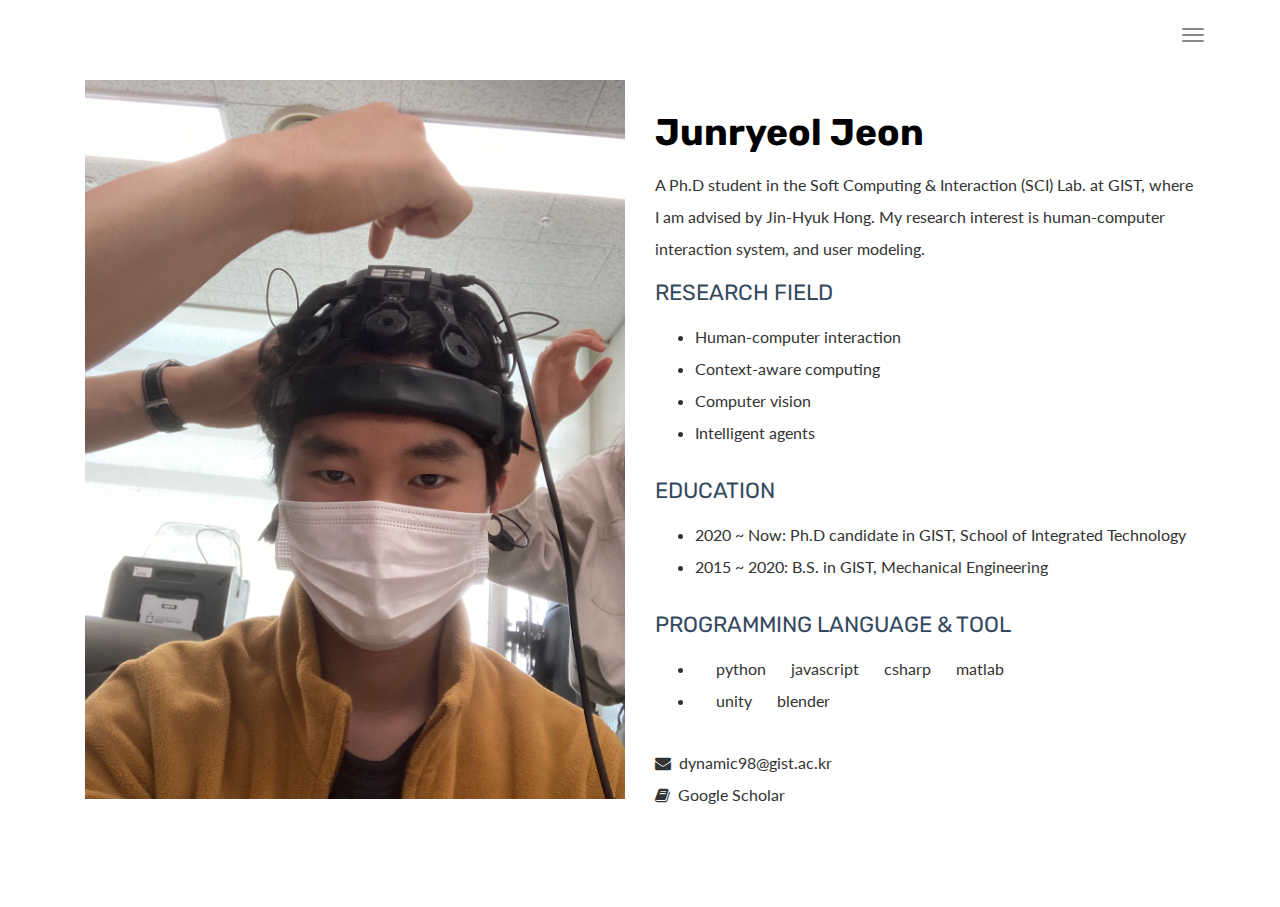
==== commit e10a6fcb: "modify main and about me" ====
--- a/about.html
+++ b/about.html
@@ -15,8 +15,11 @@
   <link rel="apple-touch-icon" sizes="180x180" href="./assets/apple-icon-180x180.png">
   <link href="./assets/favicon.ico" rel="icon">
   
-  <title>Title page</title>  
-
+  <title>dynamic98.com</title>  
+  
+  <link rel="stylesheet" href="https://cdn.jsdelivr.net/gh/devicons/devicon@v2.15.1/devicon.min.css">
+          
+          
 <link href="./main.3da94fde.css" rel="stylesheet"></head>
 
 <body>
@@ -46,18 +49,18 @@
            
           <p><small>© Untitled | Website created with <a href="http://www.mashup-template.com/" title="Create website with free html template">Mashup Template</a>/<a href="https://www.unsplash.com/" title="Beautiful Free Images">Unsplash</a></small></p>
           <p class="footer-share-icons">
-              <a href="https://www.twitter.com" class="fa-icon" title="">
-                  <i class="fa fa-twitter" aria-hidden="true"></i>
-              </a>
-              <a href="https://www.linkedin.com" class="fa-icon" title="">
-                  <i class="fa fa-instagram" aria-hidden="true"></i>
-              </a>
-              <a href="https://www.behance.com" class="fa-icon" title="">
-                  <i class="fa fa-behance" aria-hidden="true"></i>
-              </a>
-              <a href="https://www.vimeo.com" class="fa-icon" title="">
-                  <i class="fa fa-vimeo" aria-hidden="true"></i>
-              </a>
+            <a href="https://github.com/dynamic98" class="fa-icon" title="">
+                <i class="fa fa-github fa-fw" aria-hidden="true"></i>
+            </a>
+            <a href="https://sci.gist.ac.kr" class="fa-icon" title="">
+              <i class="fa fa-university fa-fw" aria-hidden="true"></i>
+            </a>
+            <a href="https://scholar.google.com/citations?user=5S2lwTEAAAAJ&hl=en" class="fa-icon" title="">
+                <i class="fa fa-book fa-fw" aria-hidden="true"></i>
+            </a>
+            <a href="https://www.instagram.com/junryeol97/" class="fa-icon" title="">
+              <i class="fa fa-instagram fa-fw" aria-hidden="true"></i>
+            </a>
           </p>
                        
         </div>
@@ -76,31 +79,60 @@
                     <img src="./assets/images/img-profil.jpg" class="img-responsive" alt=""> 
                 </div>
                 <div class="col-md-6">
-                    <h1 class="h2">James Torres</h1>
-                    <p>Mi eget mauris pharetra et ultrices neque ornare. Pellentesque elit ullamcorper dignissim cras tincidunt
-                        lobortis. Euismod in pellentesque massa placerat. Consectetur libero id faucibus nisl tincidunt eget.
-                        Pulvinar etiam non quam lacus suspendisse. Tincidunt nunc pulvinar sapien et ligula ullamcorper malesuada.
-                        Ante in nibh mauris cursus mattis molestie a iaculis. Gravida cum sociis natoque penatibus et magnis
-                        dis parturient montes. Ultrices gravida dictum fusce ut placerat orci.</p>
+                    <h1 class="h2">Junryeol Jeon</h1>
+                        <p>
+                            A Ph.D student in the Soft Computing & Interaction (SCI) Lab. at GIST, where I am advised by Jin-Hyuk Hong. 
+                            My research interest is human-computer interaction system, and user modeling.
+                        </p>
+
+                    <div class="template-example">
+                        <h4 class="template-title-example">RESEARCH FIELD</h4>
+                            <ul>
+                            <li>Human-computer interaction</li>
+                            <li>Context-aware computing</li>
+                            <li>Computer vision</li>
+                            <li>Intelligent agents</li>
+                    </div>
+
+                    <div class="template-example">
+                        <h4 class="template-title-example">EDUCATION</h4>
+                            <ul>
+                            <li>2020 ~ Now: Ph.D candidate in GIST, School of Integrated Technology</li>
+                            <li>2015 ~ 2020: B.S. in GIST, Mechanical Engineering</li>
+                    </div>
+
+                    <div class="template-example">
+                        <h4 class="template-title-example">PROGRAMMING LANGUAGE & TOOL</h4>
+                            <ul>
+                                <li>
+                                    <img src="https://cdn.jsdelivr.net/gh/devicons/devicon/icons/python/python-original.svg" width="17" height="17"/>
+                                    python
+                                    <img src="https://cdn.jsdelivr.net/gh/devicons/devicon/icons/javascript/javascript-original.svg" width="17" height="17"/>
+                                    javascript
+                                    <img src="https://cdn.jsdelivr.net/gh/devicons/devicon/icons/csharp/csharp-original.svg" width="17" height="17"/>
+                                    csharp
+                                    <img src="https://cdn.jsdelivr.net/gh/devicons/devicon/icons/matlab/matlab-original.svg" width="17" height="17"/>
+                                    matlab
+                                </li>
+                                <li>
+                                    <img src="https://cdn.jsdelivr.net/gh/devicons/devicon/icons/unity/unity-original.svg" width="17" height="17"/>
+                                    unity
+                                    <img src="https://cdn.jsdelivr.net/gh/devicons/devicon/icons/blender/blender-original.svg" width="17" height="17"/>
+                                    blender
+          
+                                </li>
+
+
+
+                    </div>
 
                     <ul class="list-unstyled">
                         <li>
-                            <a href="mailto:myemail@myemail.com" title="" class="link-like-text">email</a>
+                            <i class="fa fa-envelope" aria-hidden="true"></i>&nbsp; dynamic98@gist.ac.kr
                         </li>
                         <li>
-                            <a href="https://www.linkedin.com/" title="" class="link-like-text">linkedin</a>
-                        </li>
-                        <li>
-                            <a href="https://www.facebook.com/" title="" class="link-like-text">facebook</a>
-                        </li>
-                        <li>
-                            <a href="https://www.instagram.com/" title="" class="link-like-text">instagram</a>
-                        </li>
-                        <li>
-                            <a href="https://twitter.com/" title="" class="link-like-text">twitter</a>
-                        </li>
-                        <li>
-                            <a href="https://www.behance.net" title="" class="link-like-text">behance</a>
+                            <a href="https://scholar.google.com/citations?hl=en&user=5S2lwTEAAAAJ" title="" class="link-like-text">
+                                <i class="fa fa-book" aria-hidden="true"></i>&nbsp; Google Scholar</a>
                         </li>
                     </ul>
                 </div>
